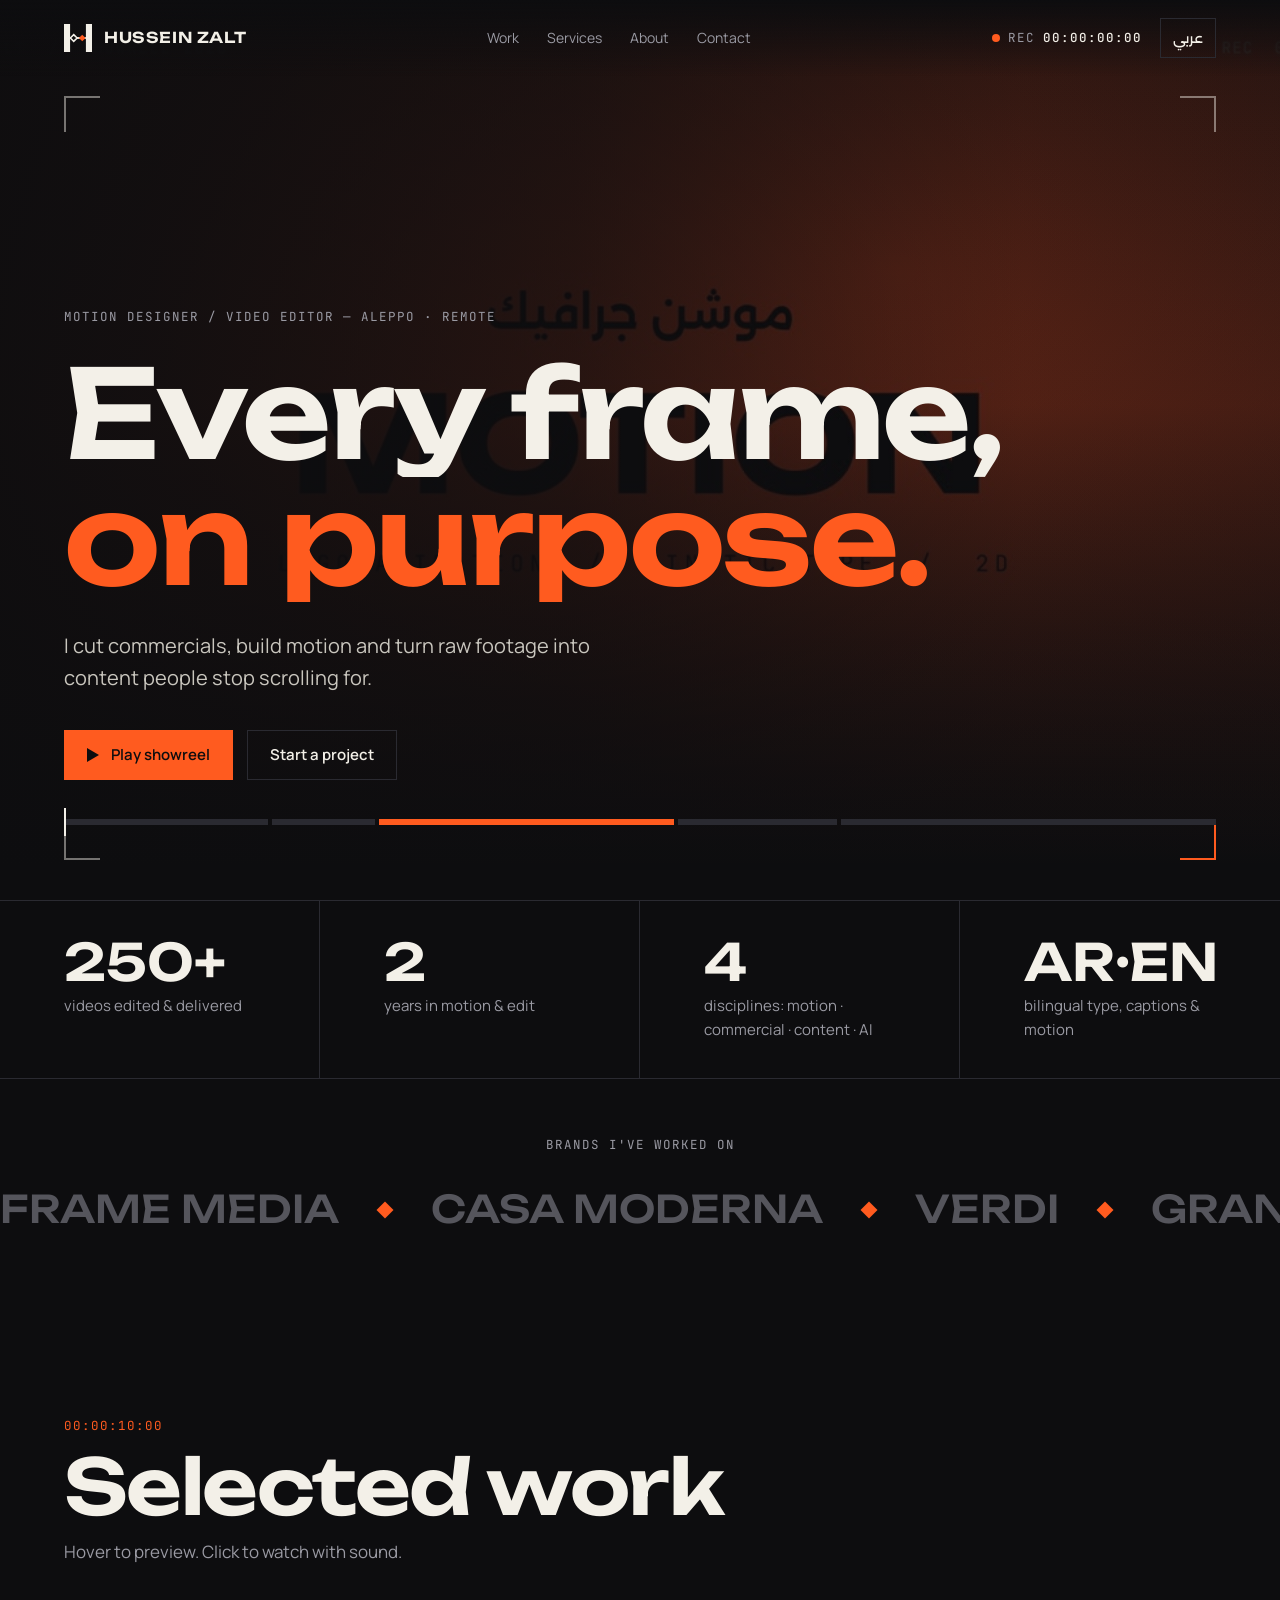
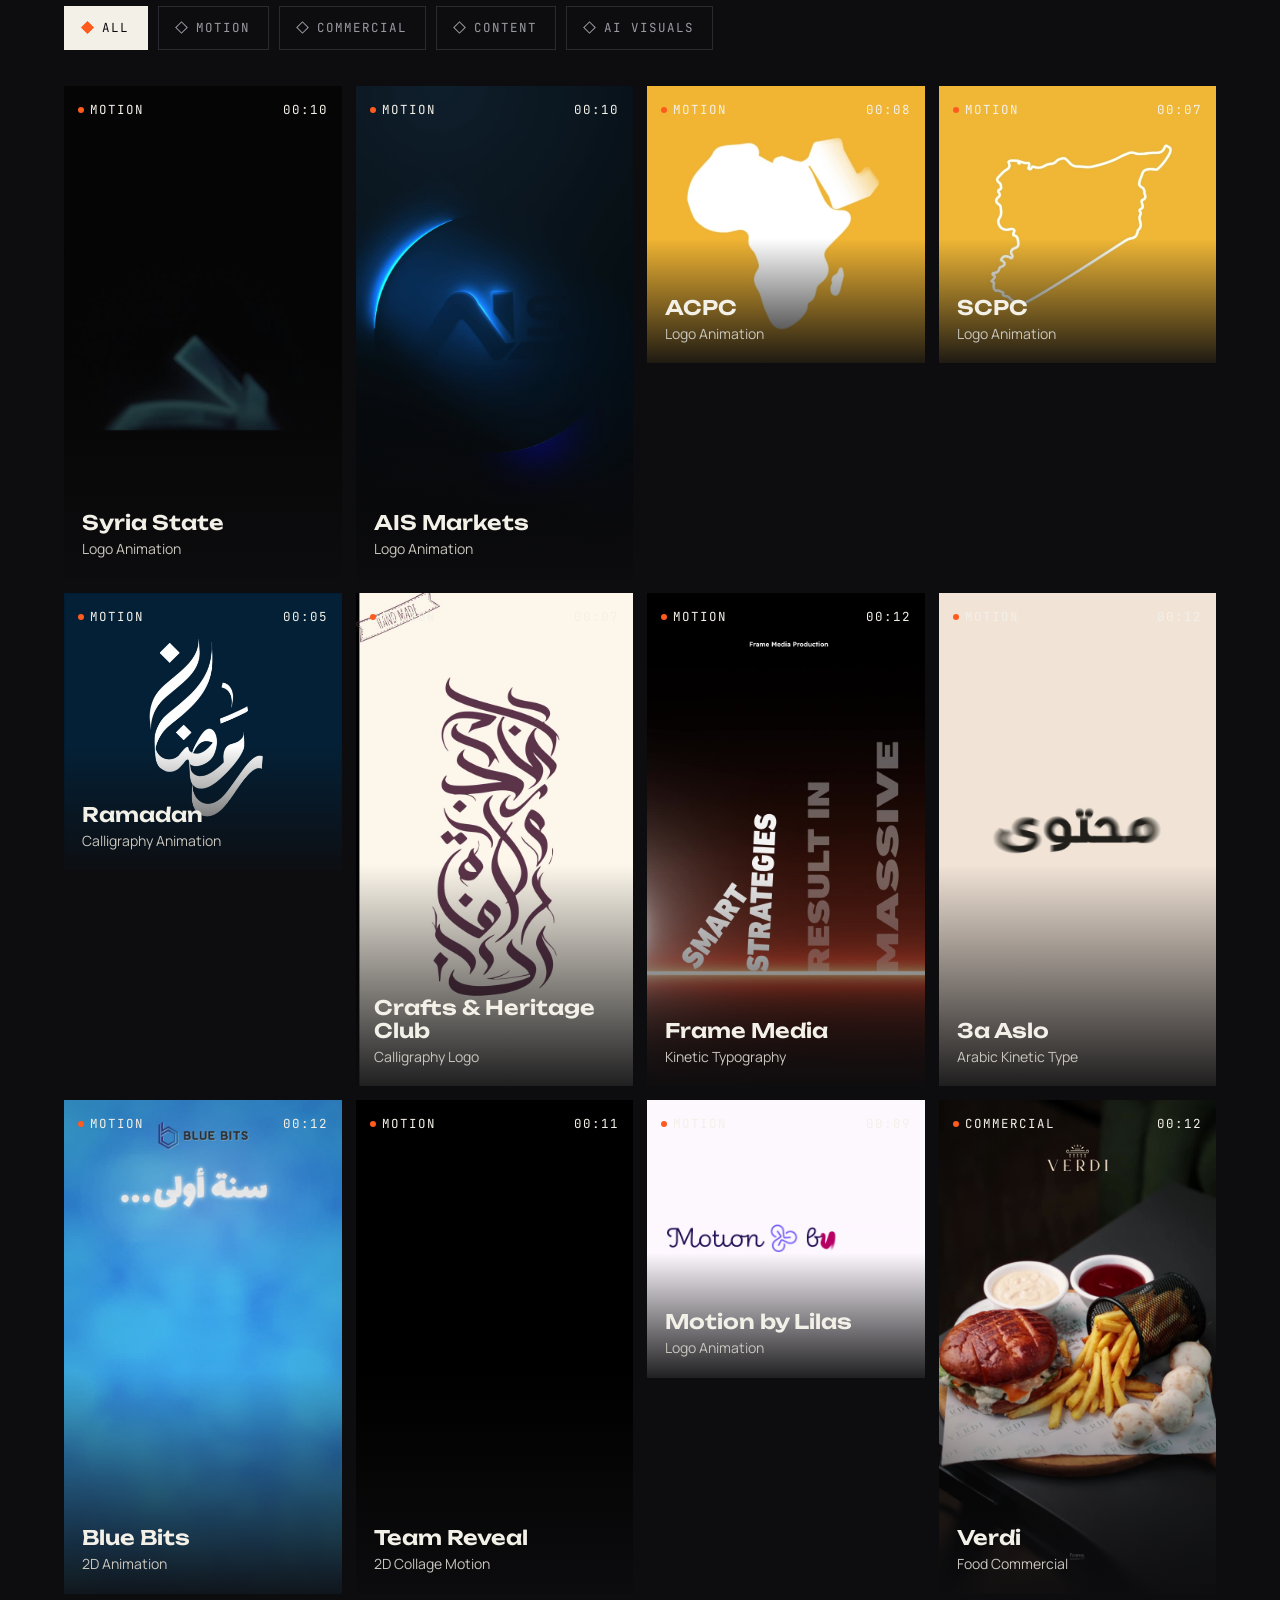
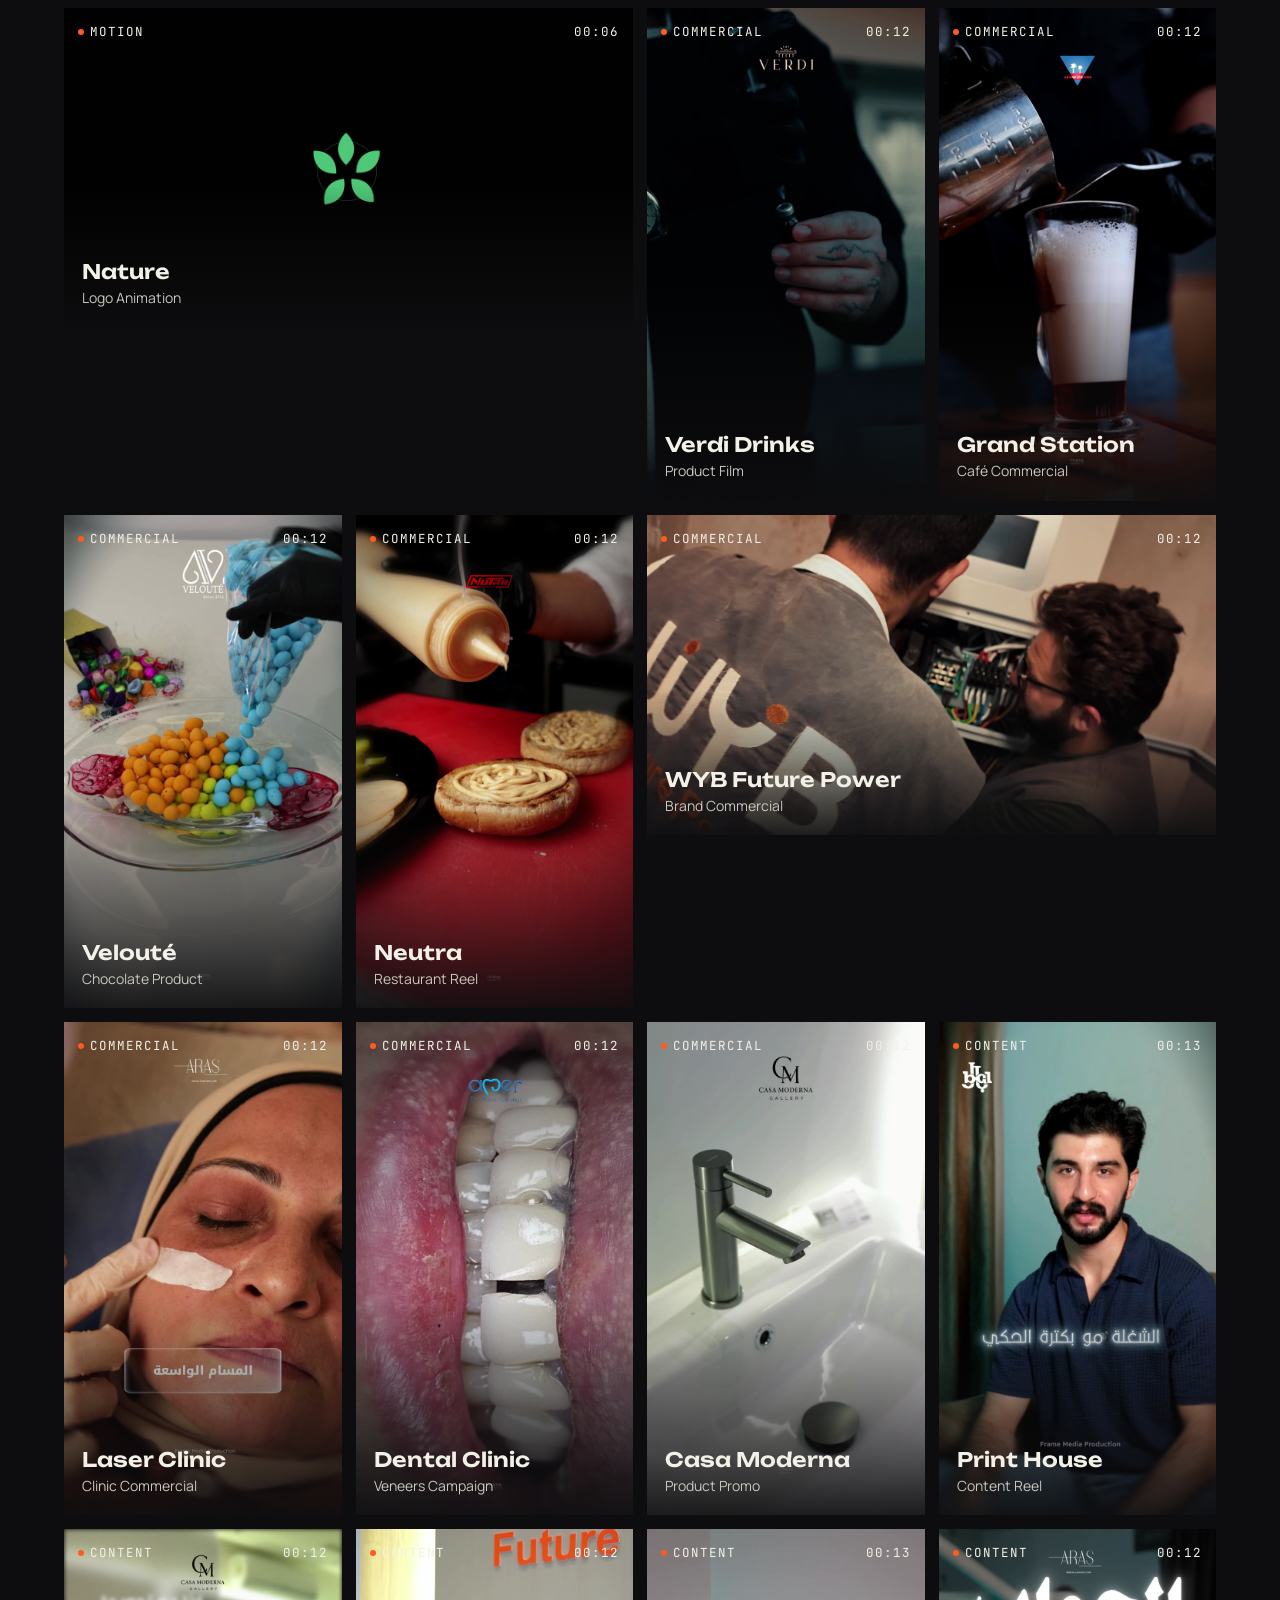
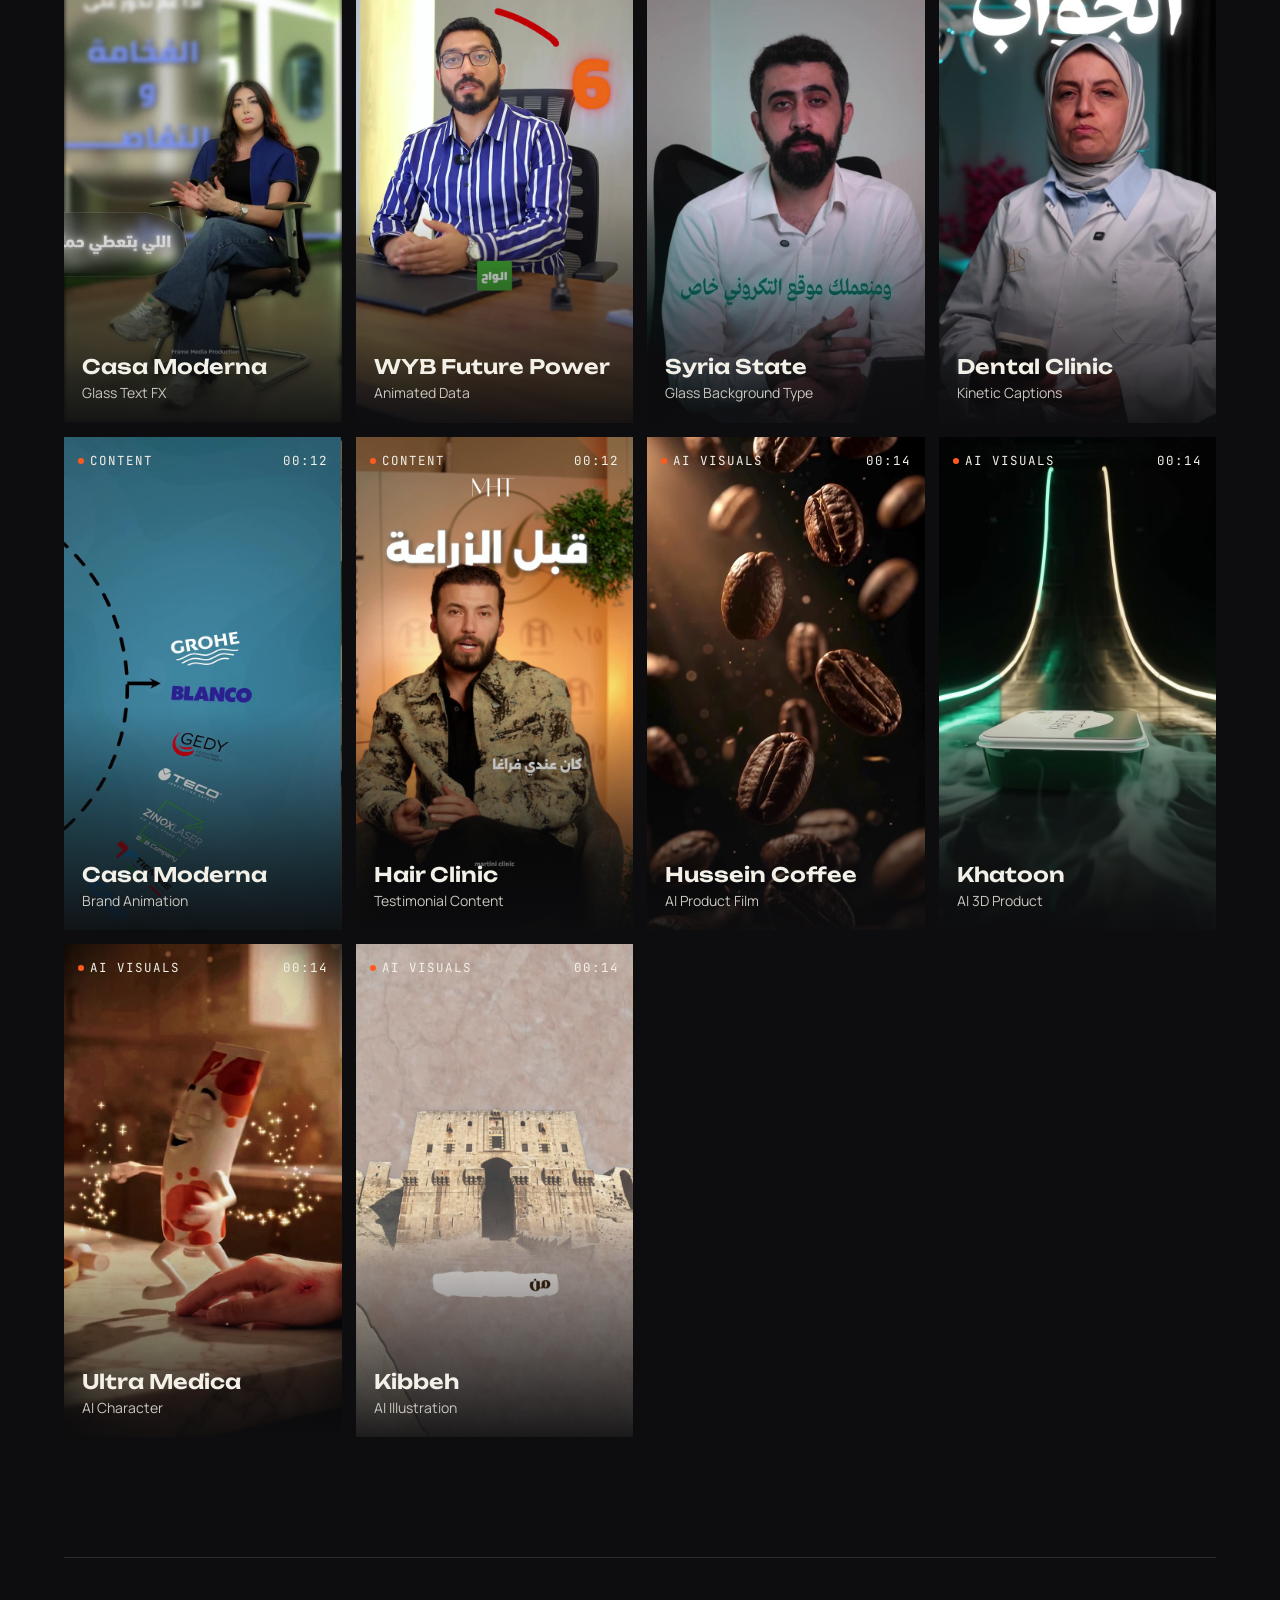
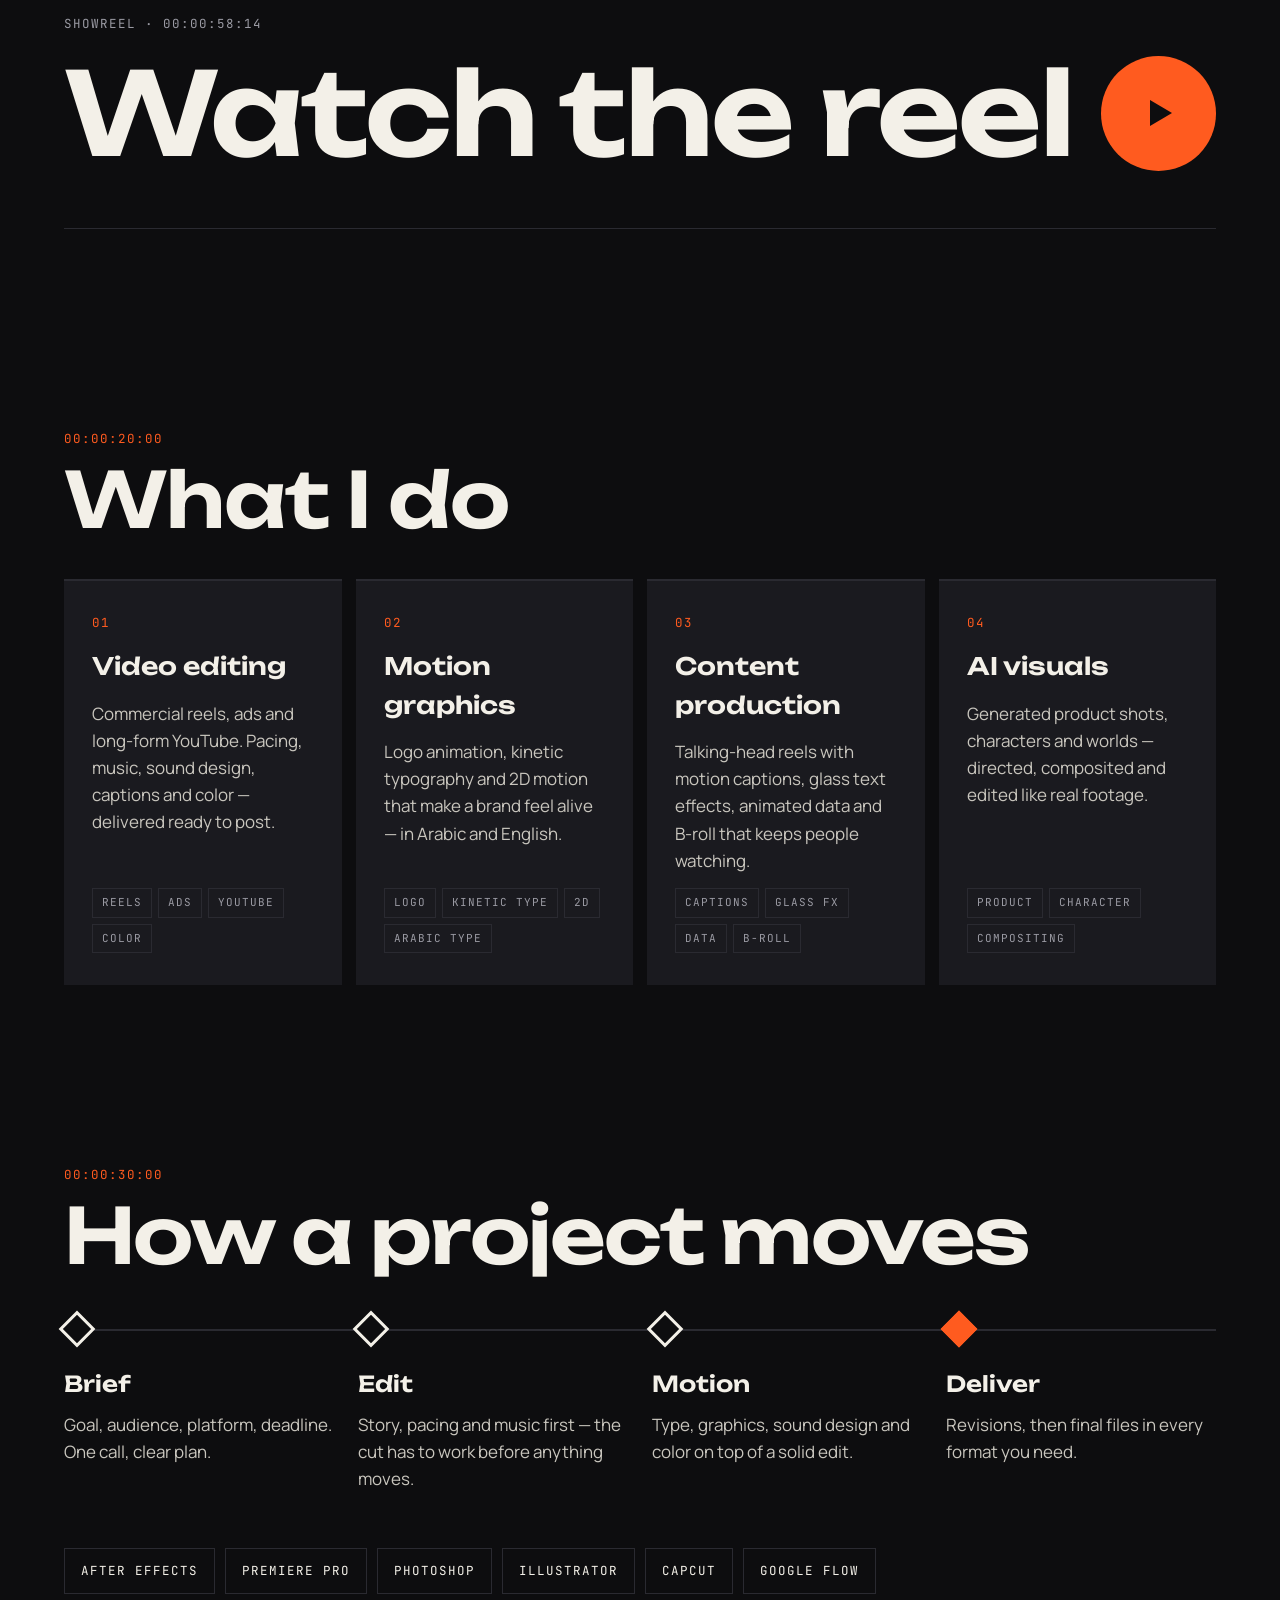
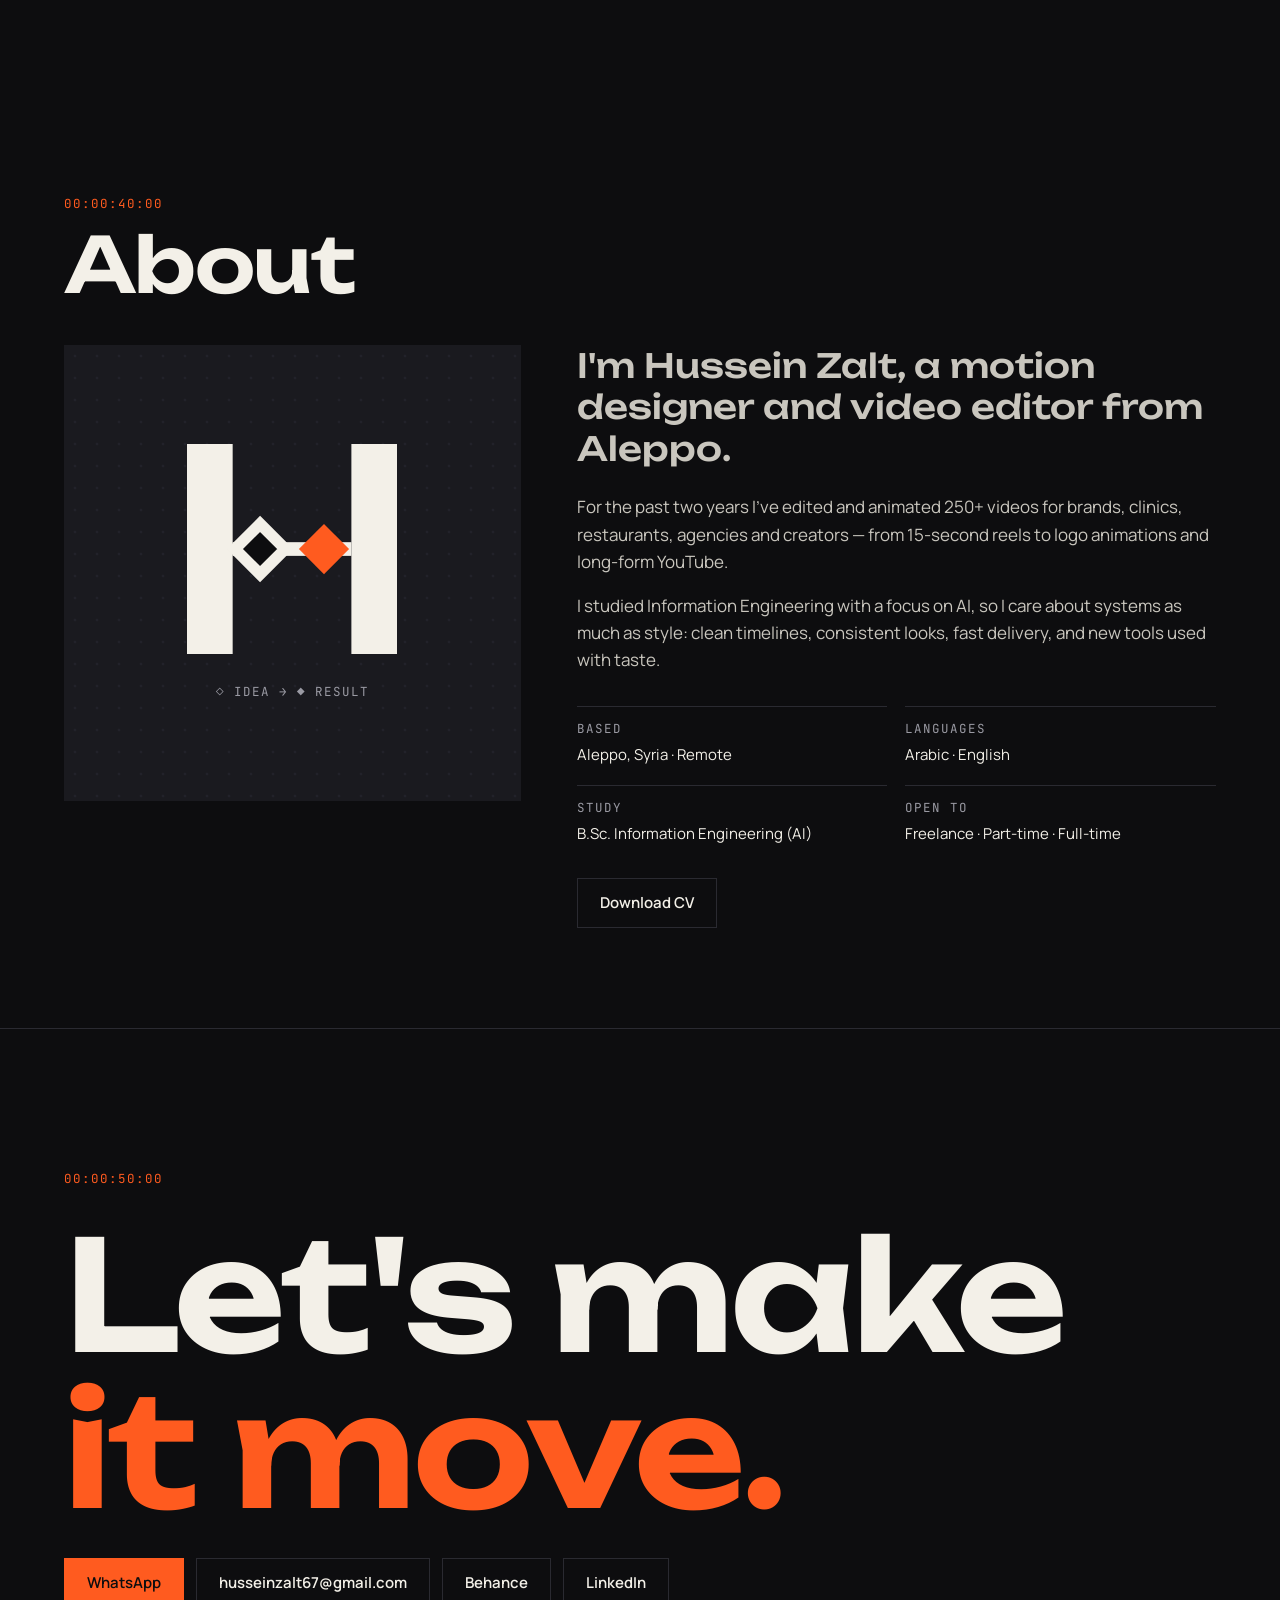
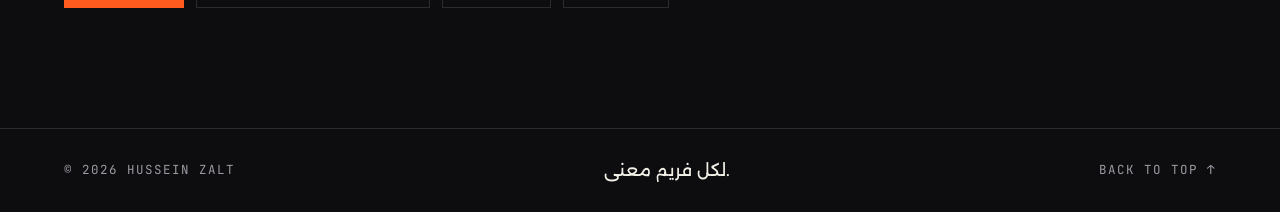
==== index.html @ 409d2204 "Add files via upload" ====
<!doctype html>
<html lang="en" dir="ltr">
<head>
<meta charset="utf-8">
<meta name="viewport" content="width=device-width, initial-scale=1">
<title>Hussein Zalt — Motion Designer & Video Editor</title>
<meta name="description" content="Hussein Zalt — motion designer and video editor. Logo animation, commercials, content reels and AI visuals. 250+ videos delivered. Available for remote & freelance work.">
<meta property="og:title" content="Hussein Zalt — Motion Designer & Video Editor">
<meta property="og:description" content="Every frame, on purpose. Motion, commercials, content and AI visuals.">
<meta property="og:image" content="assets/og.jpg">
<meta name="theme-color" content="#0D0D0F">
<link rel="icon" href="assets/favicon.svg" type="image/svg+xml">
<link rel="preconnect" href="https://fonts.googleapis.com">
<link rel="preconnect" href="https://fonts.gstatic.com" crossorigin>
<link rel="stylesheet" href="https://fonts.googleapis.com/css2?family=Unbounded:wght@400;500;600;700&family=Manrope:wght@400;500;600;700&family=Alexandria:wght@300;400;600;700;800&family=JetBrains+Mono:wght@400;500&display=swap">
<link rel="stylesheet" href="assets/style.css">
</head>
<body>
<a class="skip" href="#work" data-i18n="skip">Skip to work</a>

<!-- ============ NAV ============ -->
<header class="nav" id="top">
  <a class="brand" href="#top" aria-label="Hussein Zalt — home">
    <svg class="mark" viewBox="14 14 92 92" aria-hidden="true"><rect x="14" y="14" width="20" height="92"/><rect x="86" y="14" width="20" height="92"/><rect x="34" y="57" width="52" height="6"/><polygon class="k1" points="46,49 57,60 46,71 35,60"/><polygon class="k2" points="74,49 85,60 74,71 63,60"/></svg>
    <span class="brand-name">HUSSEIN ZALT</span>
  </a>
  <nav class="links" aria-label="Main">
    <a href="#work" data-i18n="nav_work">Work</a>
    <a href="#services" data-i18n="nav_services">Services</a>
    <a href="#about" data-i18n="nav_about">About</a>
    <a href="#contact" data-i18n="nav_contact">Contact</a>
  </nav>
  <div class="nav-right">
    <span class="rec mono" aria-hidden="true"><i></i>REC <b id="tc">00:00:00:00</b></span>
    <button class="lang mono" id="lang" type="button" aria-label="Switch language">عربي</button>
  </div>
</header>

<main>
<!-- ============ HERO ============ -->
<section class="hero" aria-labelledby="hero-title">
  <video class="hero-bg" src="media/hero.mp4" poster="media/hero.jpg" autoplay muted loop playsinline aria-hidden="true"></video>
  <div class="hero-shade"></div>
  <div class="corners" aria-hidden="true"><i></i><i></i><i></i><i></i></div>
  <div class="hero-inner">
    <p class="eyebrow mono" data-i18n="hero_eyebrow">Motion designer / Video editor — Aleppo · Remote</p>
    <h1 id="hero-title" class="display">
      <span class="line" data-i18n="hero_l1">Every frame,</span>
      <span class="line accent" data-i18n="hero_l2">on purpose.</span>
    </h1>
    <p class="lead" data-i18n="hero_lead">I cut commercials, build motion and turn raw footage into content people stop scrolling for.</p>
    <div class="cta">
      <button class="btn btn-solid" type="button" data-reel><span class="play" aria-hidden="true"></span><span data-i18n="cta_reel">Play showreel</span></button>
      <a class="btn btn-ghost" href="https://wa.me/963967146105" target="_blank" rel="noopener" data-i18n="cta_project">Start a project</a>
    </div>
  </div>
  <div class="timeline" aria-hidden="true">
    <div class="track"><span style="width:18%"></span><span style="width:9%"></span><span class="hot" style="width:26%"></span><span style="width:14%"></span><span style="width:33%"></span></div>
    <div class="playhead"></div>
  </div>
</section>

<!-- ============ NUMBERS ============ -->
<section class="numbers" aria-label="At a glance">
  <div class="num reveal"><b>250+</b><span data-i18n="n1">videos edited & delivered</span></div>
  <div class="num reveal"><b>2</b><span data-i18n="n2">years in motion & edit</span></div>
  <div class="num reveal"><b>4</b><span data-i18n="n3">disciplines: motion · commercial · content · AI</span></div>
  <div class="num reveal"><b>AR·EN</b><span data-i18n="n4">bilingual type, captions & motion</span></div>
</section>

<!-- ============ BRANDS ============ -->
<section class="marquee" aria-label="Brands">
  <p class="label mono" data-i18n="brands">Brands I've worked on</p>
  <div class="marquee-track" aria-hidden="true">
    <div class="marquee-row">
      <span>FRAME MEDIA</span><i></i><span>CASA MODERNA</span><i></i><span>VERDI</span><i></i><span>GRAND STATION</span><i></i><span>VELOUTÉ</span><i></i><span>WYB FUTURE POWER</span><i></i><span>SYRIA STATE</span><i></i><span>BLUE BITS</span><i></i><span>ACPC</span><i></i><span>SCPC</span><i></i><span>3A ASLO</span><i></i><span>HIMO CREATIVE</span><i></i>
    </div>
    <div class="marquee-row">
      <span>FRAME MEDIA</span><i></i><span>CASA MODERNA</span><i></i><span>VERDI</span><i></i><span>GRAND STATION</span><i></i><span>VELOUTÉ</span><i></i><span>WYB FUTURE POWER</span><i></i><span>SYRIA STATE</span><i></i><span>BLUE BITS</span><i></i><span>ACPC</span><i></i><span>SCPC</span><i></i><span>3A ASLO</span><i></i><span>HIMO CREATIVE</span><i></i>
    </div>
  </div>
</section>

<!-- ============ WORK ============ -->
<section class="work" id="work" aria-labelledby="work-title">
  <div class="sec-head">
    <span class="tc mono">00:00:10:00</span>
    <h2 id="work-title" class="display" data-i18n="work_title">Selected work</h2>
    <p class="sec-sub" data-i18n="work_sub">Hover to preview. Click to watch with sound.</p>
  </div>
  <div class="filters" role="tablist" aria-label="Filter work">
    <button class="chip is-on" role="tab" aria-selected="true" data-filter="all"><i></i><span data-i18n="f_all">All</span></button>
    <button class="chip" role="tab" aria-selected="false" data-filter="motion"><i></i><span data-i18n="f_motion">Motion</span></button>
    <button class="chip" role="tab" aria-selected="false" data-filter="commercial"><i></i><span data-i18n="f_commercial">Commercial</span></button>
    <button class="chip" role="tab" aria-selected="false" data-filter="content"><i></i><span data-i18n="f_content">Content</span></button>
    <button class="chip" role="tab" aria-selected="false" data-filter="ai"><i></i><span data-i18n="f_ai">AI visuals</span></button>
  </div>
  <div class="grid" id="grid"></div>
</section>

<!-- ============ REEL BAND ============ -->
<section class="reelband" aria-label="Showreel">
  <button class="reel-cta" type="button" data-reel>
    <span class="mono reel-tc">SHOWREEL · 00:00:58:14</span>
    <span class="display reel-word" data-i18n="reel_word">Watch the reel</span>
    <span class="reel-play" aria-hidden="true"><span class="play"></span></span>
  </button>
</section>

<!-- ============ SERVICES ============ -->
<section class="services" id="services" aria-labelledby="svc-title">
  <div class="sec-head">
    <span class="tc mono">00:00:20:00</span>
    <h2 id="svc-title" class="display" data-i18n="svc_title">What I do</h2>
  </div>
  <div class="svc-grid">
    <article class="svc reveal">
      <span class="svc-n mono">01</span>
      <h3 data-i18n="s1_t">Video editing</h3>
      <p data-i18n="s1_p">Commercial reels, ads and long-form YouTube. Pacing, music, sound design, captions and color — delivered ready to post.</p>
      <ul class="tags mono"><li>Reels</li><li>Ads</li><li>YouTube</li><li>Color</li></ul>
    </article>
    <article class="svc reveal">
      <span class="svc-n mono">02</span>
      <h3 data-i18n="s2_t">Motion graphics</h3>
      <p data-i18n="s2_p">Logo animation, kinetic typography and 2D motion that make a brand feel alive — in Arabic and English.</p>
      <ul class="tags mono"><li>Logo</li><li>Kinetic type</li><li>2D</li><li>Arabic type</li></ul>
    </article>
    <article class="svc reveal">
      <span class="svc-n mono">03</span>
      <h3 data-i18n="s3_t">Content production</h3>
      <p data-i18n="s3_p">Talking-head reels with motion captions, glass text effects, animated data and B-roll that keeps people watching.</p>
      <ul class="tags mono"><li>Captions</li><li>Glass FX</li><li>Data</li><li>B-roll</li></ul>
    </article>
    <article class="svc reveal">
      <span class="svc-n mono">04</span>
      <h3 data-i18n="s4_t">AI visuals</h3>
      <p data-i18n="s4_p">Generated product shots, characters and worlds — directed, composited and edited like real footage.</p>
      <ul class="tags mono"><li>Product</li><li>Character</li><li>Compositing</li></ul>
    </article>
  </div>
</section>

<!-- ============ PROCESS ============ -->
<section class="process" aria-labelledby="proc-title">
  <div class="sec-head">
    <span class="tc mono">00:00:30:00</span>
    <h2 id="proc-title" class="display" data-i18n="proc_title">How a project moves</h2>
  </div>
  <ol class="steps">
    <li class="reveal"><span class="kf" aria-hidden="true"></span><b data-i18n="p1_t">Brief</b><p data-i18n="p1_p">Goal, audience, platform, deadline. One call, clear plan.</p></li>
    <li class="reveal"><span class="kf" aria-hidden="true"></span><b data-i18n="p2_t">Edit</b><p data-i18n="p2_p">Story, pacing and music first — the cut has to work before anything moves.</p></li>
    <li class="reveal"><span class="kf" aria-hidden="true"></span><b data-i18n="p3_t">Motion</b><p data-i18n="p3_p">Type, graphics, sound design and color on top of a solid edit.</p></li>
    <li class="reveal"><span class="kf end" aria-hidden="true"></span><b data-i18n="p4_t">Deliver</b><p data-i18n="p4_p">Revisions, then final files in every format you need.</p></li>
  </ol>
  <div class="tools mono reveal">
    <span>After Effects</span><span>Premiere Pro</span><span>Photoshop</span><span>Illustrator</span><span>CapCut</span><span>Google Flow</span>
  </div>
</section>

<!-- ============ ABOUT ============ -->
<section class="about" id="about" aria-labelledby="about-title">
  <div class="sec-head">
    <span class="tc mono">00:00:40:00</span>
    <h2 id="about-title" class="display" data-i18n="about_title">About</h2>
  </div>
  <div class="about-grid">
    <div class="about-mark reveal" aria-hidden="true">
      <svg viewBox="14 14 92 92"><rect x="14" y="14" width="20" height="92"/><rect x="86" y="14" width="20" height="92"/><rect x="34" y="57" width="52" height="6"/><polygon class="k1" points="46,49 57,60 46,71 35,60"/><polygon class="k2" points="74,49 85,60 74,71 63,60"/></svg>
      <span class="mono">◇ IDEA → ◆ RESULT</span>
    </div>
    <div class="about-text reveal">
      <p class="big" data-i18n="about_big">I'm Hussein Zalt, a motion designer and video editor from Aleppo.</p>
      <p data-i18n="about_p1">For the past two years I've edited and animated 250+ videos for brands, clinics, restaurants, agencies and creators — from 15-second reels to logo animations and long-form YouTube.</p>
      <p data-i18n="about_p2">I studied Information Engineering with a focus on AI, so I care about systems as much as style: clean timelines, consistent looks, fast delivery, and new tools used with taste.</p>
      <dl class="facts mono">
        <div><dt data-i18n="fa_t1">Based</dt><dd data-i18n="fa_d1">Aleppo, Syria · Remote</dd></div>
        <div><dt data-i18n="fa_t2">Languages</dt><dd data-i18n="fa_d2">Arabic · English</dd></div>
        <div><dt data-i18n="fa_t3">Study</dt><dd data-i18n="fa_d3">B.Sc. Information Engineering (AI)</dd></div>
        <div><dt data-i18n="fa_t4">Open to</dt><dd data-i18n="fa_d4">Freelance · Part-time · Full-time</dd></div>
      </dl>
      <a class="btn btn-ghost" href="assets/Hussein_Zalt_CV.pdf" target="_blank" rel="noopener" data-i18n="cv">Download CV</a>
    </div>
  </div>
</section>

<!-- ============ CONTACT ============ -->
<section class="contact" id="contact" aria-labelledby="contact-title">
  <span class="tc mono">00:00:50:00</span>
  <h2 id="contact-title" class="display huge"><span data-i18n="c_l1">Let's make</span><br><span class="accent" data-i18n="c_l2">it move.</span></h2>
  <div class="contact-links">
    <a class="btn btn-solid" href="https://wa.me/963967146105" target="_blank" rel="noopener">WhatsApp</a>
    <a class="btn btn-ghost" href="mailto:husseinzalt67@gmail.com">husseinzalt67@gmail.com</a>
    <a class="btn btn-ghost" href="https://www.behance.net/hussein_zalt" target="_blank" rel="noopener">Behance</a>
    <a class="btn btn-ghost" href="https://www.linkedin.com/in/hussein-zalt-5a625b2b4/" target="_blank" rel="noopener">LinkedIn</a>
  </div>
</section>
</main>

<footer class="foot">
  <span class="mono">© 2026 HUSSEIN ZALT</span>
  <span class="ar">لكل فريم معنى.</span>
  <a class="mono" href="#top" data-i18n="top">Back to top ↑</a>
</footer>

<!-- ============ MODAL ============ -->
<div class="modal" id="modal" role="dialog" aria-modal="true" aria-labelledby="m-title" hidden>
  <div class="modal-box">
    <button class="modal-x" type="button" aria-label="Close">✕</button>
    <div class="modal-media"><video id="m-video" controls playsinline></video></div>
    <div class="modal-info">
      <span class="mono m-cat" id="m-cat"></span>
      <h3 id="m-title" class="display"></h3>
      <p class="m-type mono" id="m-type"></p>
      <p id="m-desc"></p>
      <ul class="tags mono" id="m-tools"></ul>
      <div class="m-nav">
        <button class="btn btn-ghost" type="button" id="m-prev" data-i18n="prev">← Previous</button>
        <button class="btn btn-ghost" type="button" id="m-next" data-i18n="next">Next →</button>
      </div>
    </div>
  </div>
</div>

<div class="progress" aria-hidden="true"><span id="bar"></span></div>
<script src="assets/data.js"></script>
<script src="assets/app.js"></script>
</body>
</html>
---- assets/style.css ----
:root{
  --ink:#0D0D0F; --graphite:#1A1A1F; --steel:#2A2A31; --fog:#9A9AA3; --paper:#F3F0E8; --or:#FF5B1F; --ember:#B23A0A;
  --disp:"Unbounded",system-ui,sans-serif; --body:"Manrope",system-ui,sans-serif; --mono:"JetBrains Mono",ui-monospace,monospace; --ar:"Alexandria",system-ui,sans-serif;
  --ease:cubic-bezier(.4,0,.6,1); --pad:clamp(20px,5vw,80px);
}
*{box-sizing:border-box}
html{scroll-behavior:smooth}
body{margin:0;background:var(--ink);color:var(--paper);font-family:var(--body);font-size:17px;line-height:1.6;-webkit-font-smoothing:antialiased;overflow-x:hidden}
html[dir=rtl] body{font-family:var(--ar)}
html[dir=rtl] .display{font-family:var(--ar);font-weight:700;letter-spacing:0}
a{color:inherit;text-decoration:none}
img,video{display:block;max-width:100%}
button{font:inherit;color:inherit;background:none;border:0;cursor:pointer}
.mono{font-family:var(--mono);letter-spacing:.08em;text-transform:uppercase;font-size:12.5px}
.display{font-family:var(--disp);font-weight:600;letter-spacing:-.02em;line-height:1.02;margin:0}
.accent{color:var(--or)}
.skip{position:absolute;left:-999px;top:8px;background:var(--or);color:var(--ink);padding:8px 12px;z-index:100}
.skip:focus{left:8px}
:focus-visible{outline:2px solid var(--or);outline-offset:3px}

/* nav */
.nav{position:fixed;inset:0 0 auto 0;z-index:40;display:flex;align-items:center;justify-content:space-between;gap:24px;padding:18px var(--pad);background:linear-gradient(var(--ink),rgba(13,13,15,0));transition:background .3s var(--ease)}
.nav.solid{background:rgba(13,13,15,.92);backdrop-filter:blur(10px);border-bottom:1px solid var(--steel)}
.brand{display:flex;align-items:center;gap:12px}
.mark{width:28px;height:28px;fill:var(--paper)}
.mark .k1,.about-mark .k1{fill:var(--ink);stroke:var(--paper);stroke-width:5}
.mark .k2,.about-mark .k2{fill:var(--or)}
.brand-name{font-family:var(--disp);font-weight:600;font-size:15px;letter-spacing:.04em}
.links{display:flex;gap:28px}
.links a{font-size:14px;color:var(--fog);transition:color .2s}
.links a:hover{color:var(--paper)}
.nav-right{display:flex;align-items:center;gap:18px}
.rec{color:var(--fog);display:flex;align-items:center;gap:8px}
.rec i{width:8px;height:8px;border-radius:50%;background:var(--or);animation:blink 1s steps(2) infinite}
.rec b{font-weight:500;color:var(--paper)}
@keyframes blink{50%{opacity:.25}}
.lang{border:1px solid var(--steel);padding:8px 12px;font-family:var(--ar);letter-spacing:0;text-transform:none;font-size:14px}
.lang:hover{border-color:var(--paper)}
html[dir=rtl] .lang{font-family:var(--mono)}

/* buttons */
.btn{display:inline-flex;align-items:center;gap:12px;min-height:48px;padding:12px 22px;border:1px solid var(--steel);font-weight:600;font-size:15px;transition:transform .25s var(--ease),background .25s,border-color .25s,color .25s}
.btn:hover{transform:translateY(-2px)}
.btn-solid{background:var(--or);border-color:var(--or);color:var(--ink)}
.btn-solid:hover{background:var(--paper);border-color:var(--paper)}
.btn-ghost:hover{border-color:var(--paper)}
.play{width:0;height:0;border-left:12px solid currentColor;border-top:7px solid transparent;border-bottom:7px solid transparent}
html[dir=rtl] .play{transform:scaleX(-1)}

/* hero */
.hero{position:relative;min-height:100svh;display:flex;align-items:flex-end;padding:140px var(--pad) 120px;overflow:hidden}
.hero-bg{position:absolute;inset:0;width:100%;height:100%;object-fit:cover;opacity:.5;transform:scale(1.04)}
[dir=rtl] .hero-shade{transform:scaleX(-1)}
.hero-shade{position:absolute;inset:0;background:linear-gradient(90deg,rgba(13,13,15,.92) 0%,rgba(13,13,15,.6) 45%,rgba(13,13,15,.1) 80%),radial-gradient(ellipse at 70% 30%,rgba(13,13,15,0) 0%,rgba(13,13,15,.55) 60%),linear-gradient(0deg,var(--ink) 4%,rgba(13,13,15,.2) 55%,rgba(13,13,15,.6) 100%)}
.corners i{position:absolute;width:36px;height:36px;border-color:rgba(243,240,232,.45);border-style:solid;border-width:0}
.corners i:nth-child(1){top:96px;left:var(--pad);border-top-width:2px;border-left-width:2px}
.corners i:nth-child(2){top:96px;right:var(--pad);border-top-width:2px;border-right-width:2px}
.corners i:nth-child(3){bottom:40px;left:var(--pad);border-bottom-width:2px;border-left-width:2px}
.corners i:nth-child(4){bottom:40px;right:var(--pad);border-bottom-width:2px;border-right-width:2px;border-color:var(--or)}
.hero-inner{position:relative;max-width:1200px}
.eyebrow{color:var(--fog);margin:0 0 24px}
.hero h1{font-size:clamp(48px,9.6vw,150px)}
.hero h1 .line{display:block;overflow:hidden}
.lead{max-width:560px;font-size:clamp(17px,1.6vw,20px);color:#C9C6BE;margin:28px 0 36px}
.cta{display:flex;flex-wrap:wrap;gap:14px}
.timeline{position:absolute;left:var(--pad);right:var(--pad);bottom:72px;height:12px}
.track{display:flex;gap:4px;height:6px;margin-top:3px}
.track span{background:var(--steel)}
.track .hot{background:var(--or)}
.playhead{position:absolute;top:-8px;width:2px;height:28px;background:var(--paper);animation:ph 9s linear infinite}
@keyframes ph{from{left:0}to{left:100%}}
html[dir=rtl] .playhead{animation-name:phr}
@keyframes phr{from{right:0}to{right:100%}}

/* numbers */
.numbers{display:grid;grid-template-columns:repeat(4,minmax(0,1fr));border-top:1px solid var(--steel);border-bottom:1px solid var(--steel)}
.num{padding:36px var(--pad);border-inline-end:1px solid var(--steel);display:flex;flex-direction:column;gap:6px}
.num:last-child{border-inline-end:0}
.num b{font-family:var(--disp);font-weight:600;font-size:clamp(34px,4vw,56px);line-height:1}
.num span{color:var(--fog);font-size:15px}

/* marquee */
.marquee{padding:56px 0;overflow:hidden}
.label{color:var(--fog);text-align:center;margin:0 0 24px}
.marquee-track{display:flex;width:max-content;animation:mq 40s linear infinite}
.marquee-row{display:flex;align-items:center;gap:40px;padding-inline-end:40px}
.marquee-row span{font-family:var(--disp);font-weight:500;font-size:clamp(22px,3vw,38px);color:#55555C;white-space:nowrap;transition:color .2s}
.marquee-row span:hover{color:var(--paper)}
.marquee-row i{width:12px;height:12px;background:var(--or);transform:rotate(45deg);flex:none}
@keyframes mq{to{transform:translateX(-50%)}}
html[dir=rtl] .marquee-track{animation-name:mqr}
@keyframes mqr{to{transform:translateX(50%)}}

/* sections */
section{position:relative}
.sec-head{padding:0 var(--pad);margin-bottom:40px;display:flex;flex-direction:column;gap:12px}
.tc{color:var(--or)}
.sec-head h2{font-size:clamp(40px,6vw,88px)}
.sec-sub{color:var(--fog);margin:0}

/* work */
.work{padding:120px 0 80px}
.filters{display:flex;flex-wrap:wrap;gap:10px;padding:0 var(--pad);margin-bottom:36px}
.chip{display:inline-flex;align-items:center;gap:10px;min-height:44px;padding:10px 18px;border:1px solid var(--steel);font-family:var(--mono);font-size:12.5px;letter-spacing:.08em;text-transform:uppercase;color:var(--fog);transition:all .2s}
html[dir=rtl] .chip{font-family:var(--ar);letter-spacing:0;font-size:14px}
.chip i{width:9px;height:9px;border:1.5px solid currentColor;transform:rotate(45deg)}
.chip:hover{color:var(--paper);border-color:var(--paper)}
.chip.is-on{color:var(--ink);background:var(--paper);border-color:var(--paper)}
.chip.is-on i{background:var(--or);border-color:var(--or)}
.grid{display:grid;grid-template-columns:repeat(4,minmax(0,1fr));grid-auto-flow:dense;gap:14px;padding:0 var(--pad)}
.card{position:relative;overflow:hidden;background:var(--graphite);aspect-ratio:9/16;cursor:pointer;text-align:start}
.card.sq{aspect-ratio:1/1}
.card.wide{grid-column:span 2;aspect-ratio:16/9}
.card video,.card img{position:absolute;inset:0;width:100%;height:100%;object-fit:cover;transition:transform .6s var(--ease),opacity .4s}
.card video{opacity:0}
.card.playing video{opacity:1}
.card:hover img,.card:hover video{transform:scale(1.04)}
.card-ov{position:absolute;inset:0;display:flex;flex-direction:column;justify-content:flex-end;padding:18px;background:linear-gradient(0deg,rgba(13,13,15,.92) 0%,rgba(13,13,15,0) 45%);transition:opacity .3s}
.card-top{position:absolute;top:14px;inset-inline:14px;display:flex;justify-content:space-between;color:var(--paper)}
.card-top .dot{display:flex;align-items:center;gap:6px}
.card-top .dot::before{content:"";width:6px;height:6px;border-radius:50%;background:var(--or)}
.card .ct{display:block;font-family:var(--disp);font-weight:600;font-size:20px;margin:0;line-height:1.15}
html[dir=rtl] .card .ct{font-family:var(--ar);font-weight:700}
.card .cs{display:block;margin:4px 0 0;color:#C9C6BE;font-size:14px}
.card .corner{position:absolute;width:20px;height:20px;border:0 solid var(--or);opacity:0;transition:opacity .25s,transform .25s}
.card .c1{top:10px;left:10px;border-top-width:2px;border-left-width:2px;transform:translate(6px,6px)}
.card .c2{bottom:10px;right:10px;border-bottom-width:2px;border-right-width:2px;transform:translate(-6px,-6px)}
.card:hover .corner,.card:focus-visible .corner{opacity:1;transform:none}
.card.hide{display:none}

/* reel band */
.reelband{padding:40px var(--pad) 120px}
.reel-cta{width:100%;display:grid;grid-template-columns:1fr auto;align-items:center;gap:20px;padding:56px 0;border-top:1px solid var(--steel);border-bottom:1px solid var(--steel);text-align:start}
.reel-tc{grid-column:1/-1;color:var(--fog)}
.reel-word{font-size:clamp(44px,9vw,140px);transition:color .3s}
.reel-cta:hover .reel-word{color:var(--or)}
.reel-play{width:clamp(72px,9vw,128px);aspect-ratio:1;border-radius:50%;background:var(--or);color:var(--ink);display:grid;place-items:center;transition:transform .3s var(--ease)}
.reel-play .play{border-left-width:22px;border-top-width:13px;border-bottom-width:13px;margin-left:6px}
.reel-cta:hover .reel-play{transform:scale(1.08) rotate(-8deg)}

/* services */
.services{padding:80px 0}
.svc-grid{display:grid;grid-template-columns:repeat(4,minmax(0,1fr));gap:14px;padding:0 var(--pad)}
.svc{background:var(--graphite);padding:32px 28px;display:flex;flex-direction:column;gap:14px;border-top:2px solid var(--steel);transition:border-color .3s,transform .3s var(--ease)}
.svc:hover{border-color:var(--or);transform:translateY(-4px)}
.svc-n{color:var(--or)}
.svc h3{font-family:var(--disp);font-weight:600;font-size:24px;margin:0}
html[dir=rtl] .svc h3{font-family:var(--ar)}
.svc p{margin:0;color:#C9C6BE}
.tags{list-style:none;padding:0;margin:auto 0 0;display:flex;flex-wrap:wrap;gap:6px}
.tags li{border:1px solid var(--steel);padding:5px 9px;color:var(--fog);font-size:11px}

/* process */
.process{padding:100px 0}
.steps{list-style:none;margin:0;padding:0 var(--pad);display:grid;grid-template-columns:repeat(4,minmax(0,1fr));gap:24px;position:relative}
.steps::before{content:"";position:absolute;top:13px;left:var(--pad);right:var(--pad);height:2px;background:var(--steel)}
.steps li{position:relative;display:flex;flex-direction:column;gap:10px}
.kf{width:26px;height:26px;transform:rotate(45deg);border:3px solid var(--paper);background:var(--ink);position:relative;z-index:1}
.kf.end{background:var(--or);border-color:var(--or)}
.steps b{font-family:var(--disp);font-weight:600;font-size:22px;margin-top:14px}
html[dir=rtl] .steps b{font-family:var(--ar)}
.steps p{margin:0;color:#C9C6BE}
.tools{display:flex;flex-wrap:wrap;gap:10px;padding:56px var(--pad) 0}
.tools span{border:1px solid var(--steel);padding:12px 16px;color:var(--paper)}

/* about */
.about{padding:100px 0}
.about-grid{display:grid;grid-template-columns:minmax(0,5fr) minmax(0,7fr);gap:56px;padding:0 var(--pad);align-items:start}
.about-mark{background:var(--graphite);aspect-ratio:1;display:flex;flex-direction:column;align-items:center;justify-content:center;gap:28px;background-image:radial-gradient(#22222A 1.5px,transparent 1.6px);background-size:22px 22px}
.about-mark svg{width:46%;fill:var(--paper)}
.about-mark span{color:var(--fog)}
.about-text .big{font-family:var(--disp);font-weight:500;font-size:clamp(24px,2.6vw,36px);line-height:1.25;margin:0 0 24px}
html[dir=rtl] .about-text .big{font-family:var(--ar);font-weight:600}
.about-text p{color:#C9C6BE;max-width:640px}
.facts{display:grid;grid-template-columns:repeat(2,minmax(0,1fr));gap:18px;margin:32px 0}
.facts div{border-top:1px solid var(--steel);padding-top:12px}
.facts dt{color:var(--fog)}
.facts dd{margin:4px 0 0;color:var(--paper);text-transform:none;letter-spacing:0;font-family:var(--body);font-size:15px}
html[dir=rtl] .facts dd{font-family:var(--ar)}

/* contact */
.contact{padding:140px var(--pad) 120px;border-top:1px solid var(--steel);display:flex;flex-direction:column;gap:28px}
.huge{font-size:clamp(56px,12vw,200px)}
.contact-links{display:flex;flex-wrap:wrap;gap:12px}

.foot{display:flex;justify-content:space-between;align-items:center;gap:16px;padding:28px var(--pad);border-top:1px solid var(--steel);color:var(--fog)}
.foot .ar{font-family:var(--ar);color:var(--paper)}

/* modal */
.modal{position:fixed;inset:0;z-index:60;background:rgba(5,5,7,.88);backdrop-filter:blur(8px);display:grid;place-items:center;padding:24px}
.modal[hidden]{display:none}
.modal-box{position:relative;width:min(1180px,100%);max-height:calc(100svh - 48px);display:grid;grid-template-columns:minmax(0,auto) minmax(280px,380px);background:var(--graphite);border:1px solid var(--steel);overflow:hidden}
.modal-box.landscape{grid-template-columns:1fr}
.modal-media{background:#000;display:grid;place-items:center}
.modal-media video{max-height:calc(100svh - 48px);max-width:100%;width:auto}
.modal-box.landscape .modal-media video{width:100%;max-height:70svh}
.modal-info{padding:32px;display:flex;flex-direction:column;gap:12px;overflow:auto}
.m-cat{color:var(--or)}
.modal-info h3{font-size:32px}
.m-type{color:var(--fog);margin:0}
.modal-info p{color:#C9C6BE;margin:0}
.m-nav{display:flex;gap:10px;margin-top:auto;padding-top:16px}
.modal-x{position:absolute;top:10px;inset-inline-end:10px;z-index:2;width:44px;height:44px;background:rgba(13,13,15,.8);border:1px solid var(--steel);font-size:16px}
.modal-x:hover{border-color:var(--paper)}

.progress{position:fixed;left:0;right:0;bottom:0;height:3px;background:transparent;z-index:50}
.progress span{display:block;height:100%;width:0;background:var(--or)}

/* reveal */
.reveal{opacity:0;transform:translateY(28px);transition:opacity .8s var(--ease),transform .8s var(--ease)}
.reveal.in{opacity:1;transform:none}
.hero .line{animation:rise 1s var(--ease) both}
.hero .line.accent{animation-delay:.12s}
.hero .eyebrow,.hero .lead,.hero .cta{animation:fade 1s .35s var(--ease) both}
@keyframes rise{from{transform:translateY(100%);opacity:0}to{transform:none;opacity:1}}
@keyframes fade{from{opacity:0;transform:translateY(16px)}to{opacity:1;transform:none}}

/* responsive */
@media (max-width:1100px){
  .grid{grid-template-columns:repeat(3,minmax(0,1fr))}
  .svc-grid{grid-template-columns:repeat(2,minmax(0,1fr))}
}
@media (max-width:760px){
  .links,.rec{display:none}
  .numbers{grid-template-columns:repeat(2,minmax(0,1fr))}
  .num:nth-child(2){border-inline-end:0}
  .num:nth-child(-n+2){border-bottom:1px solid var(--steel)}
  .grid{grid-template-columns:repeat(2,minmax(0,1fr));gap:10px}
  .card .ct{font-size:16px}
  .card .cs{display:none}
  .svc-grid,.about-grid{grid-template-columns:1fr}
  .steps{grid-template-columns:1fr;gap:28px}
  .steps::before{left:calc(var(--pad) + 12px);right:auto;top:0;bottom:0;width:2px;height:auto}
  html[dir=rtl] .steps::before{left:auto;right:calc(var(--pad) + 12px)}
  .modal-box{grid-template-columns:1fr;overflow:auto}
  .modal-media video{max-height:62svh}
  .foot{flex-direction:column}
  .hero{padding-bottom:110px}
}
@media (prefers-reduced-motion:reduce){
  *,*::before,*::after{animation:none!important;transition:none!important;scroll-behavior:auto!important}
  .reveal{opacity:1;transform:none}
}
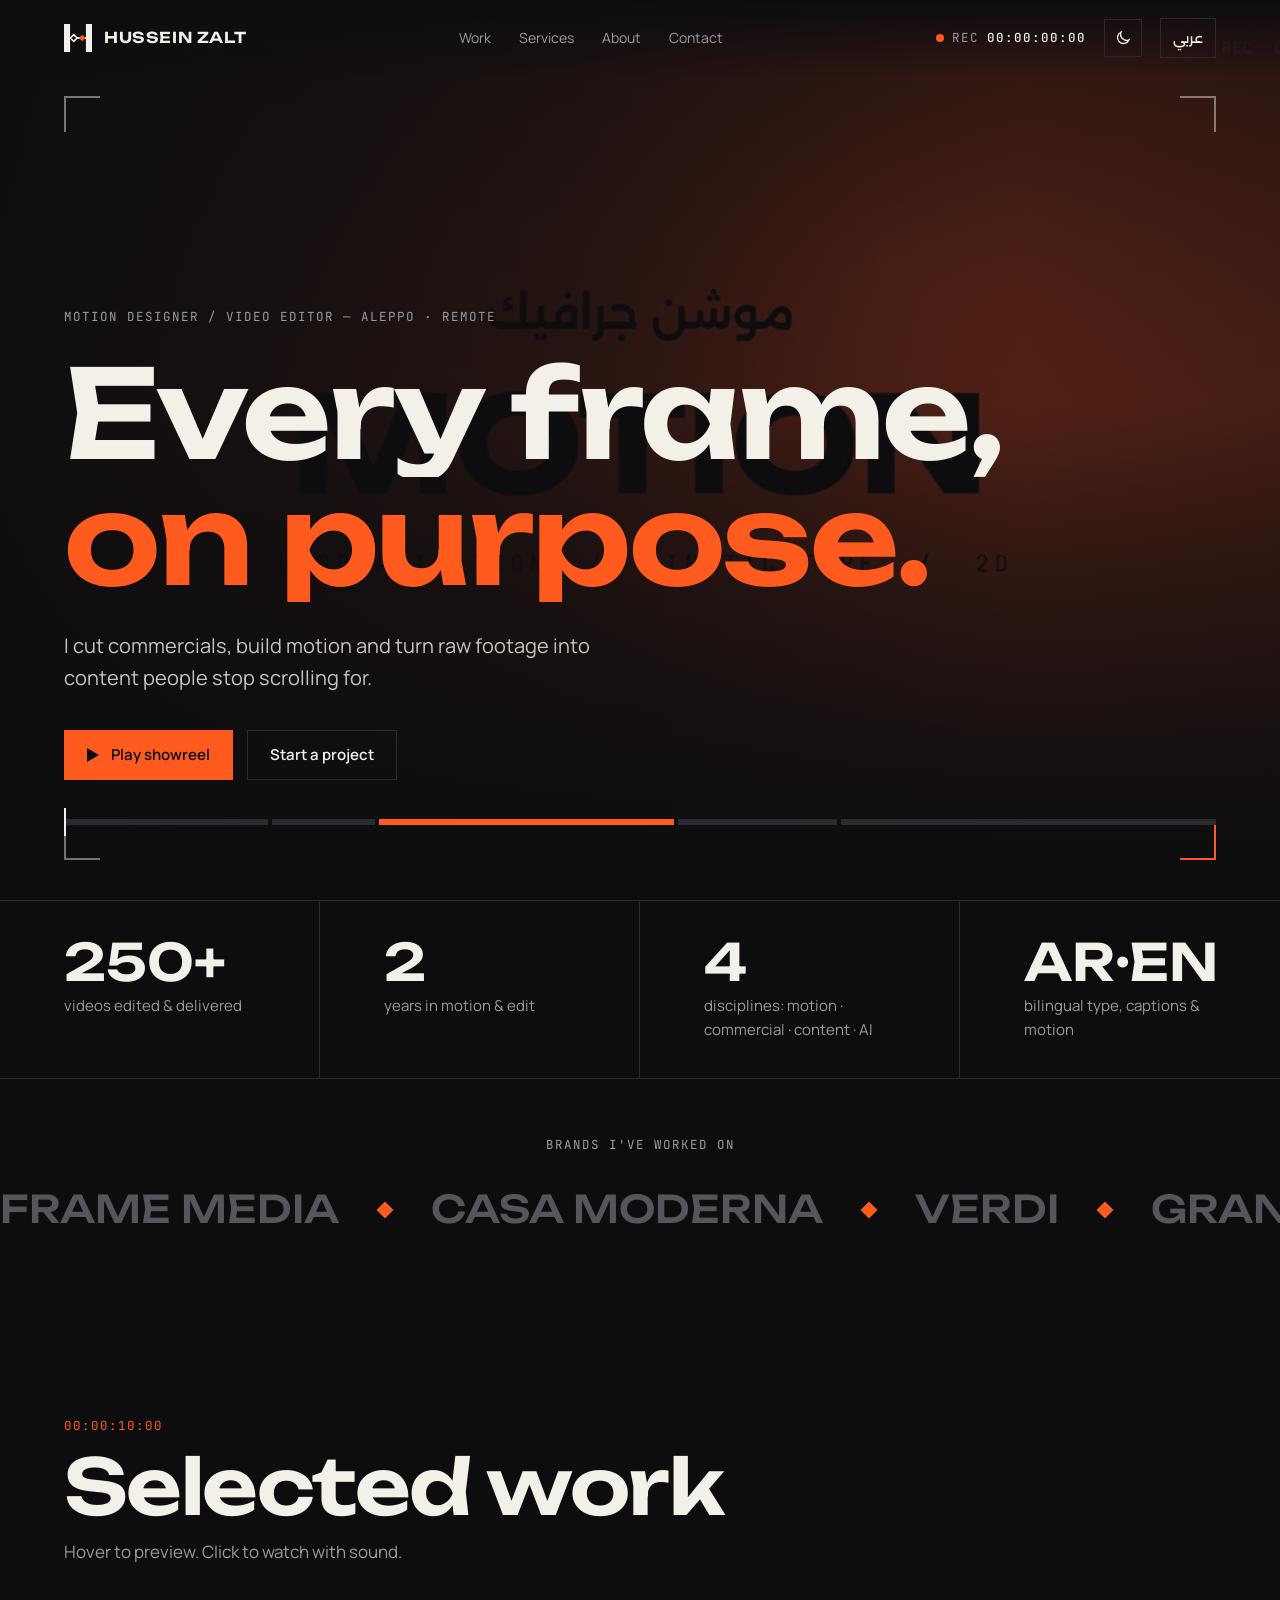
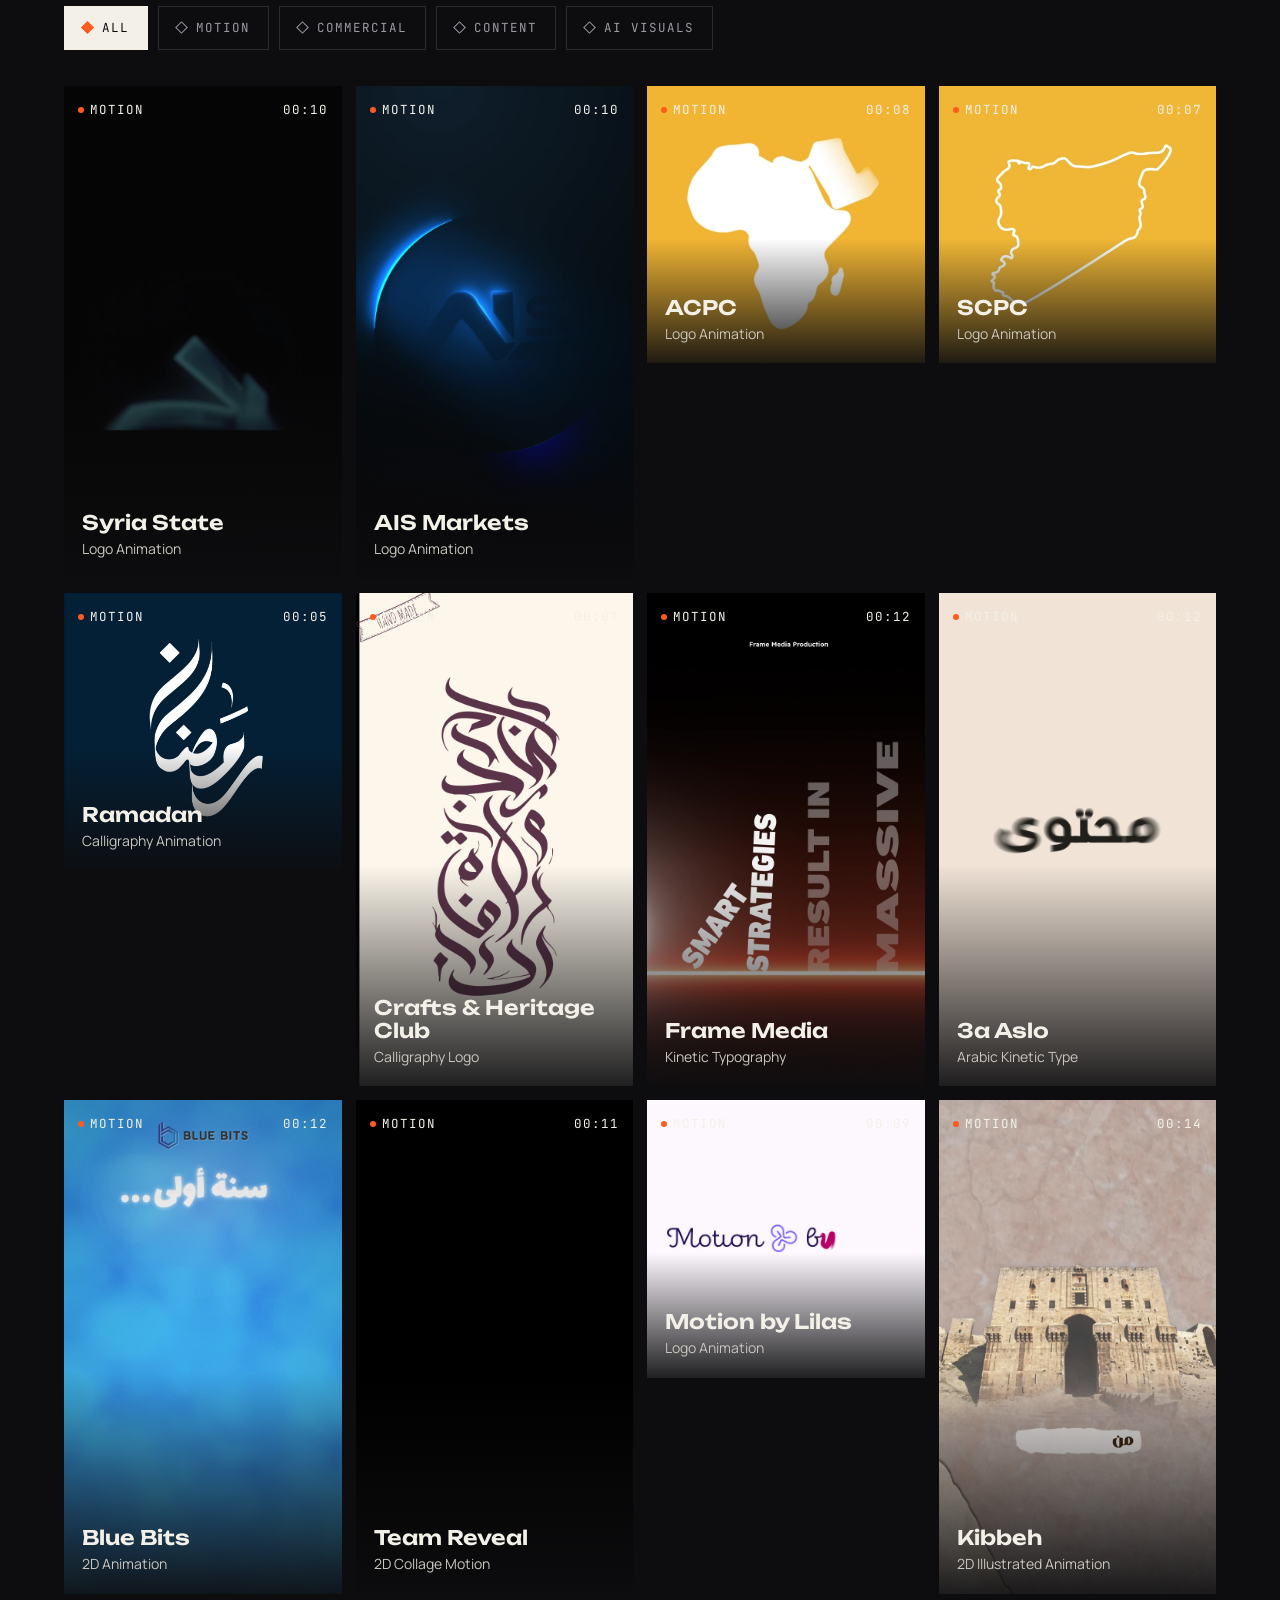
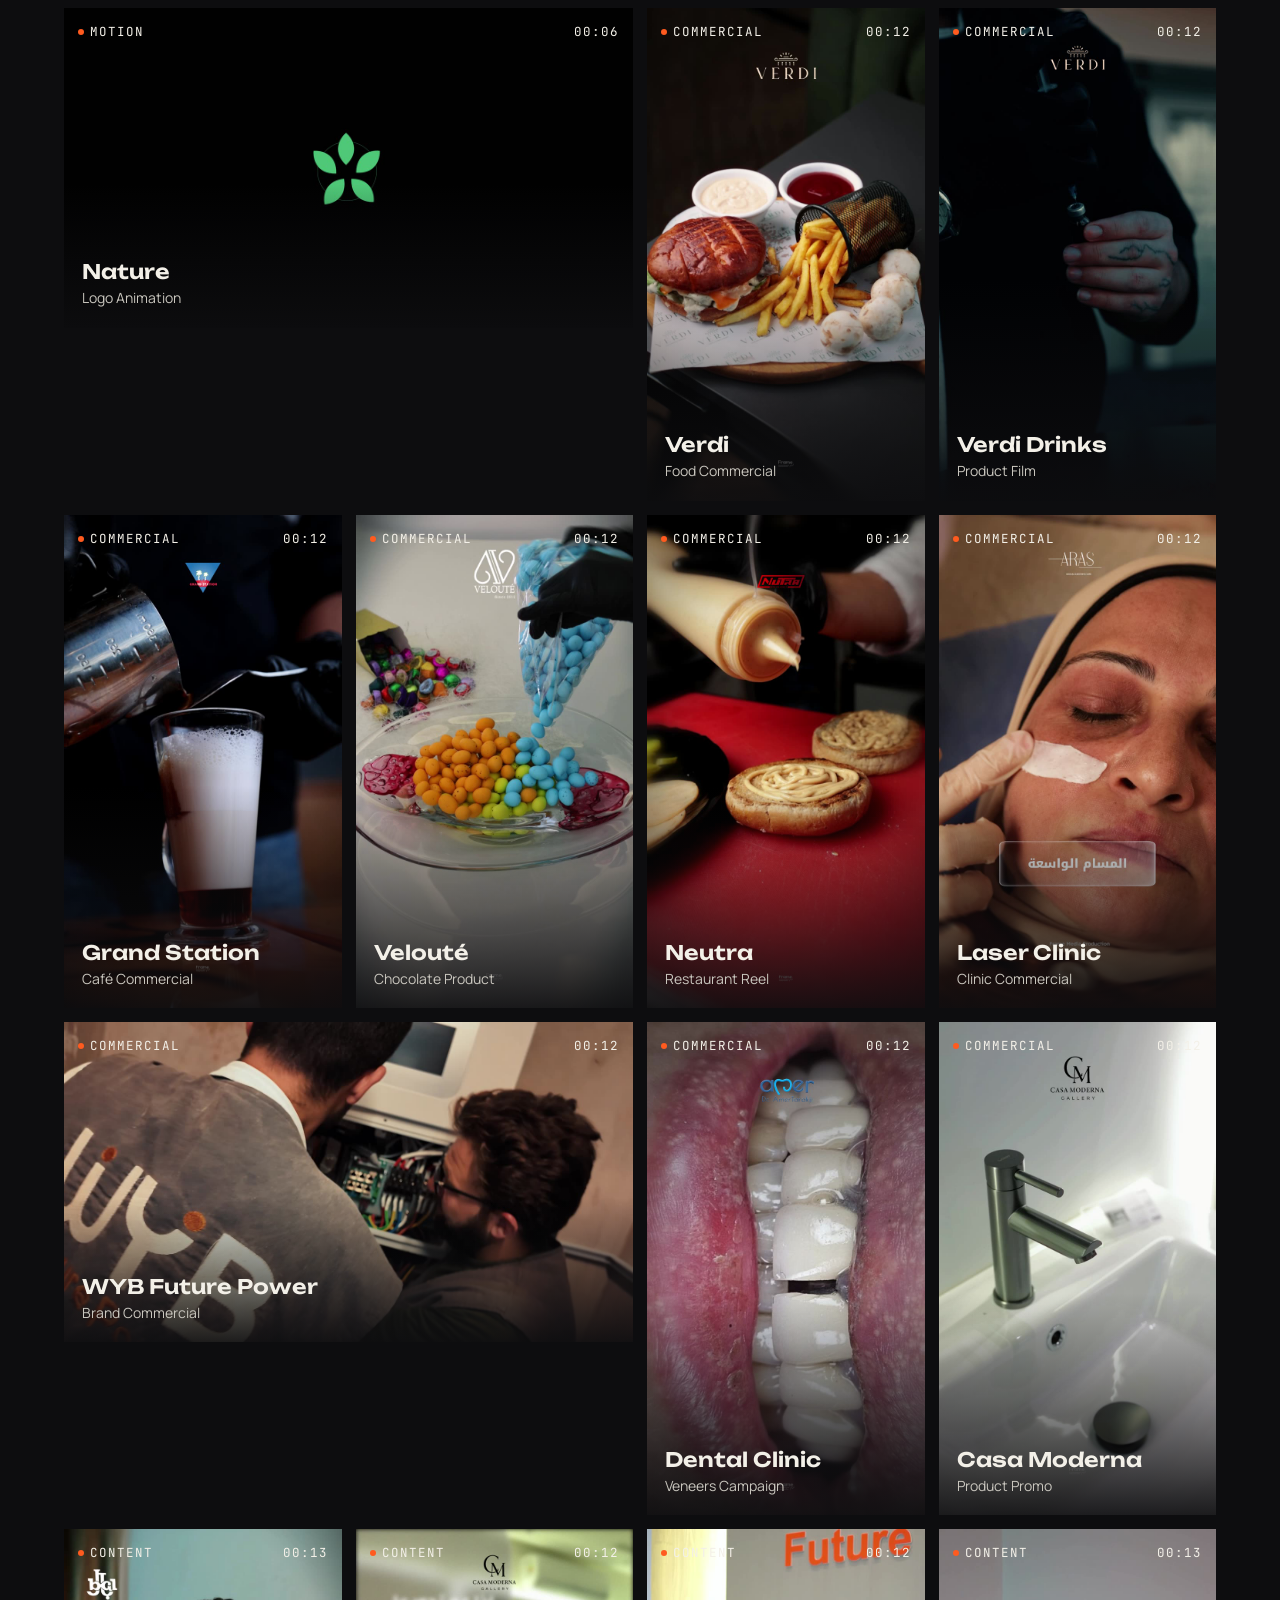
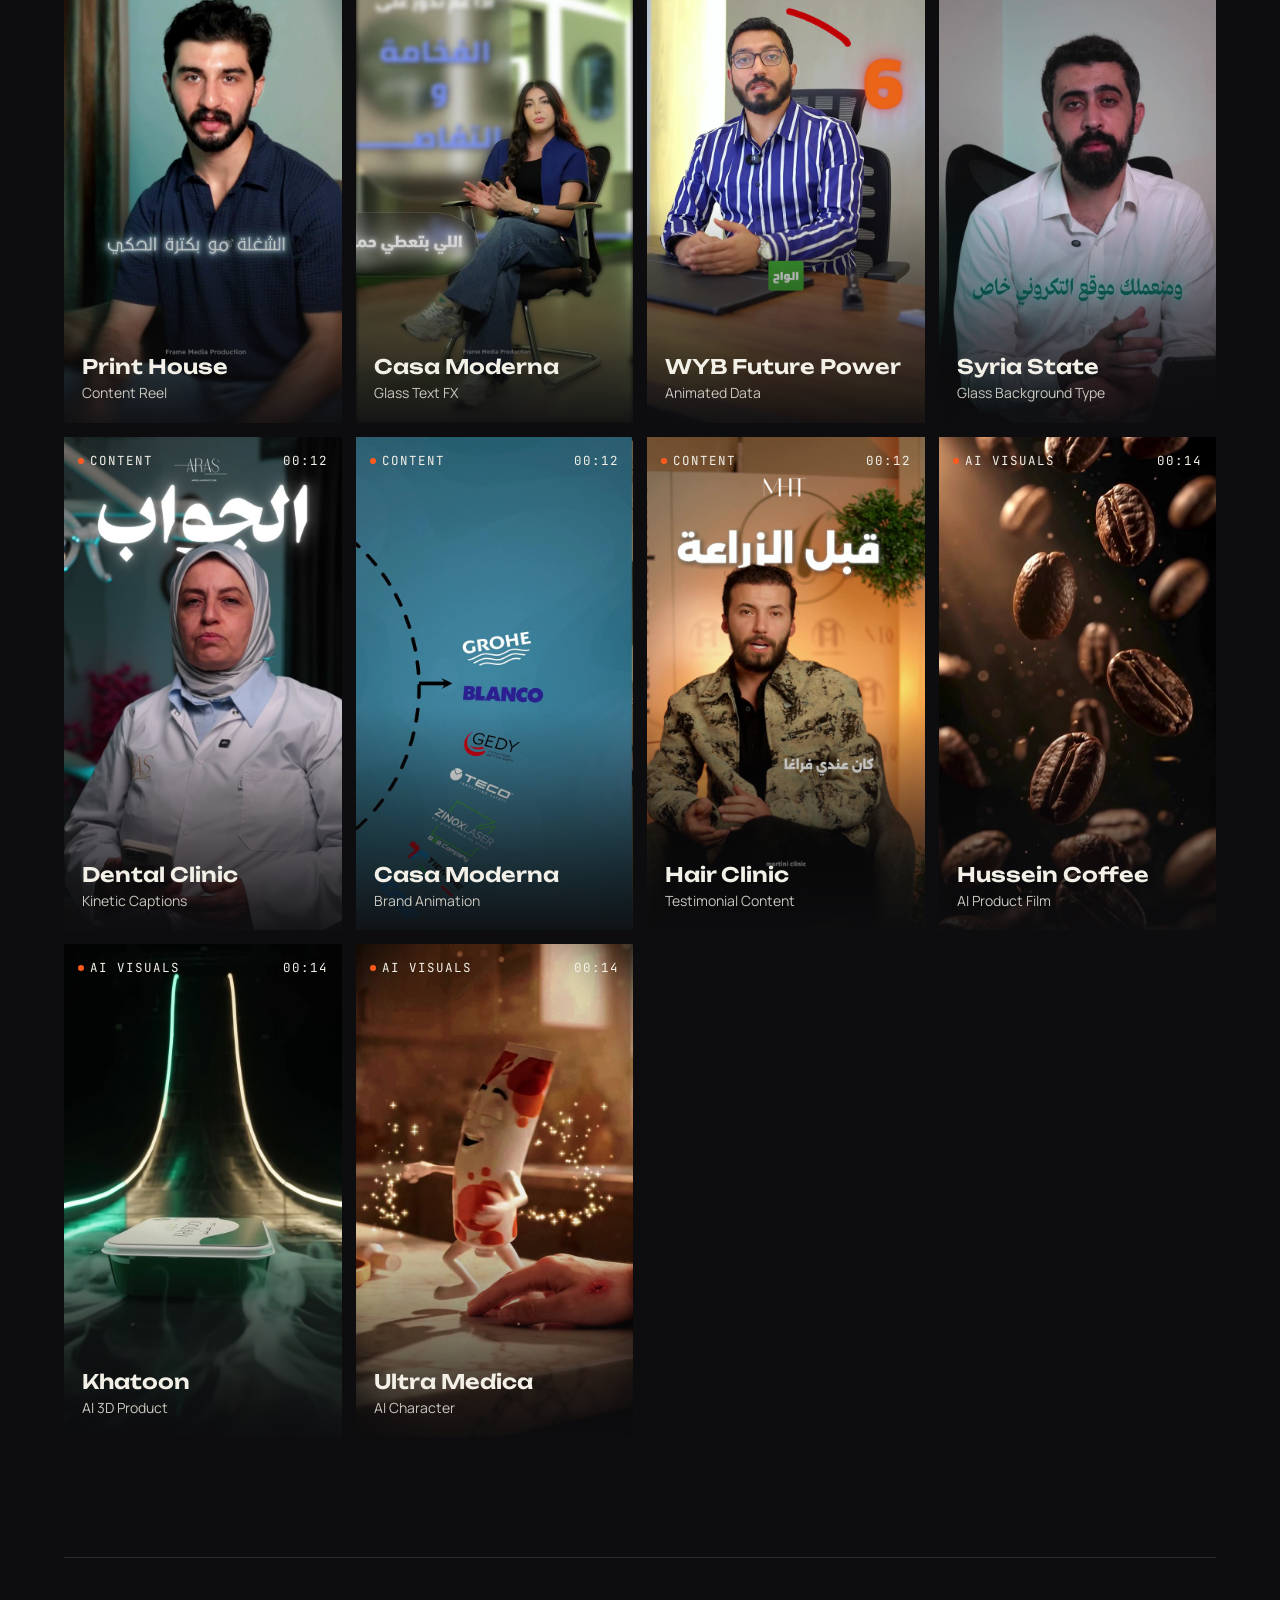
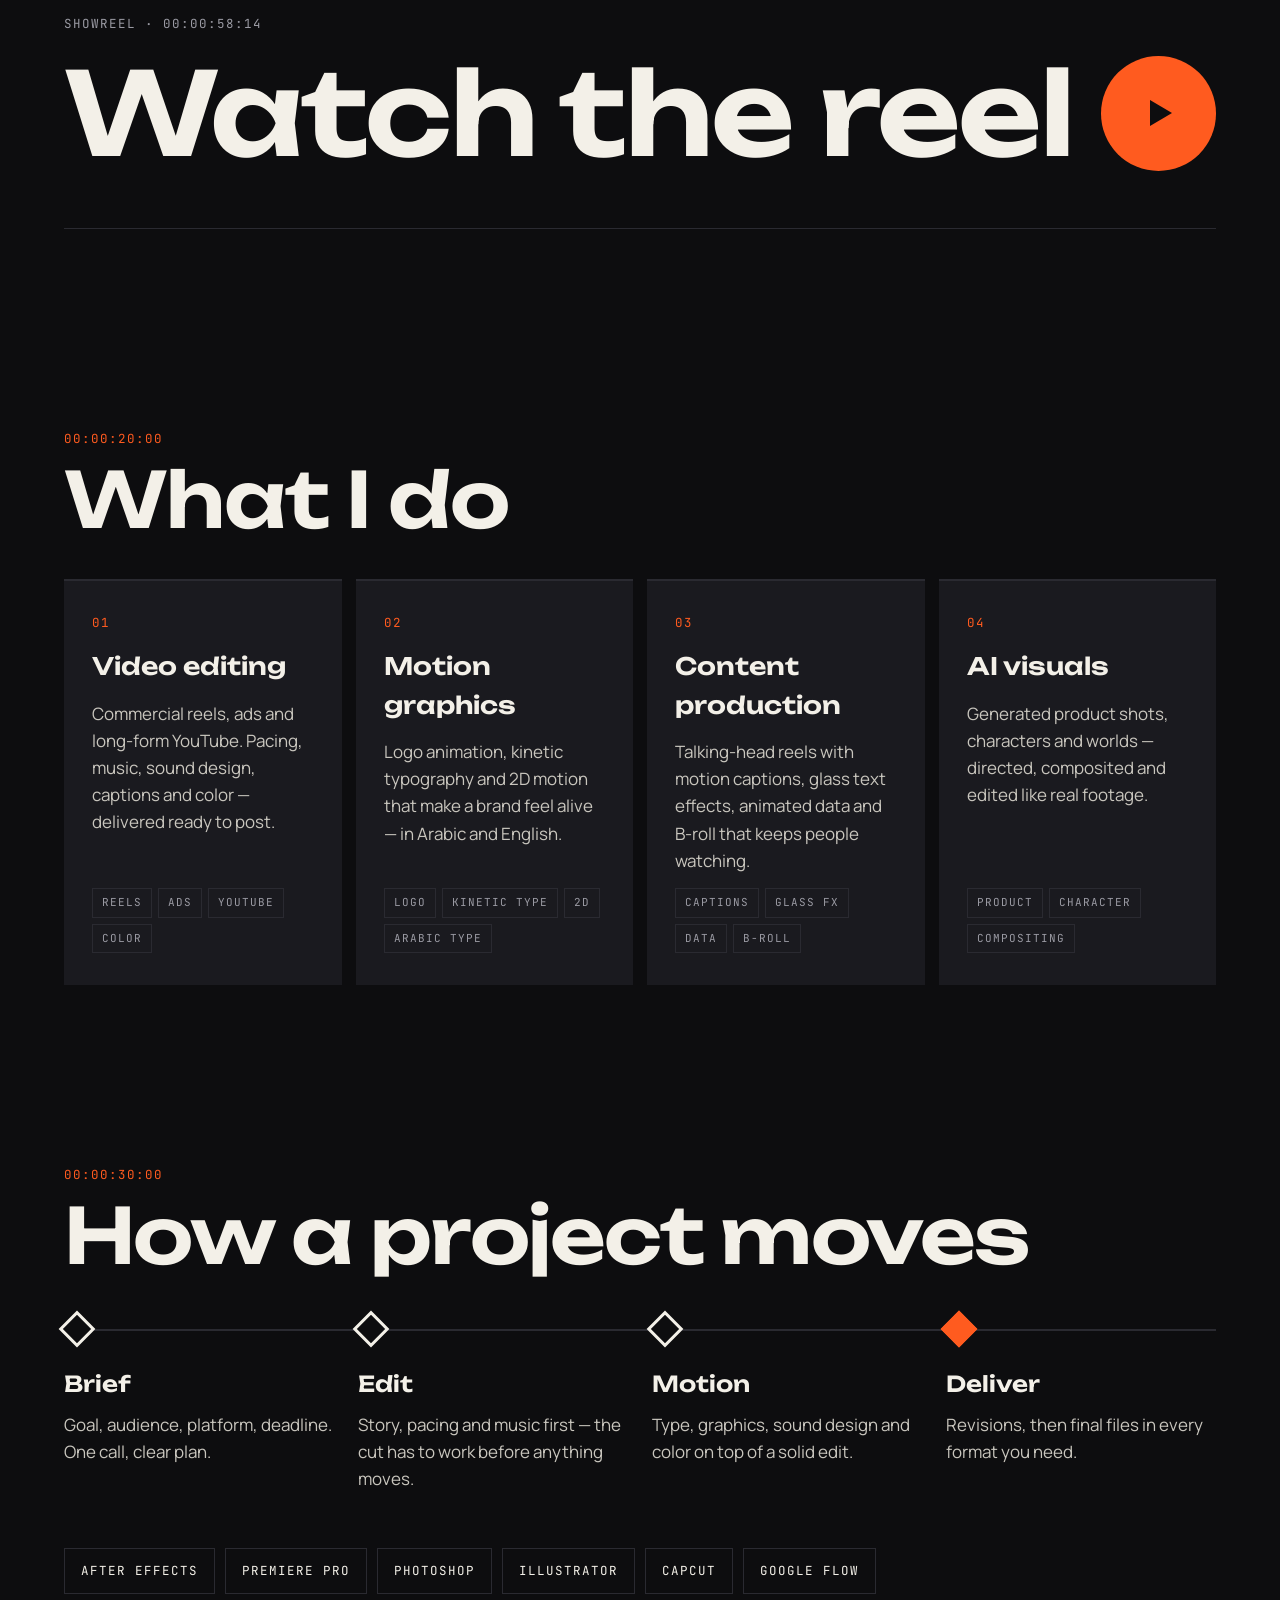
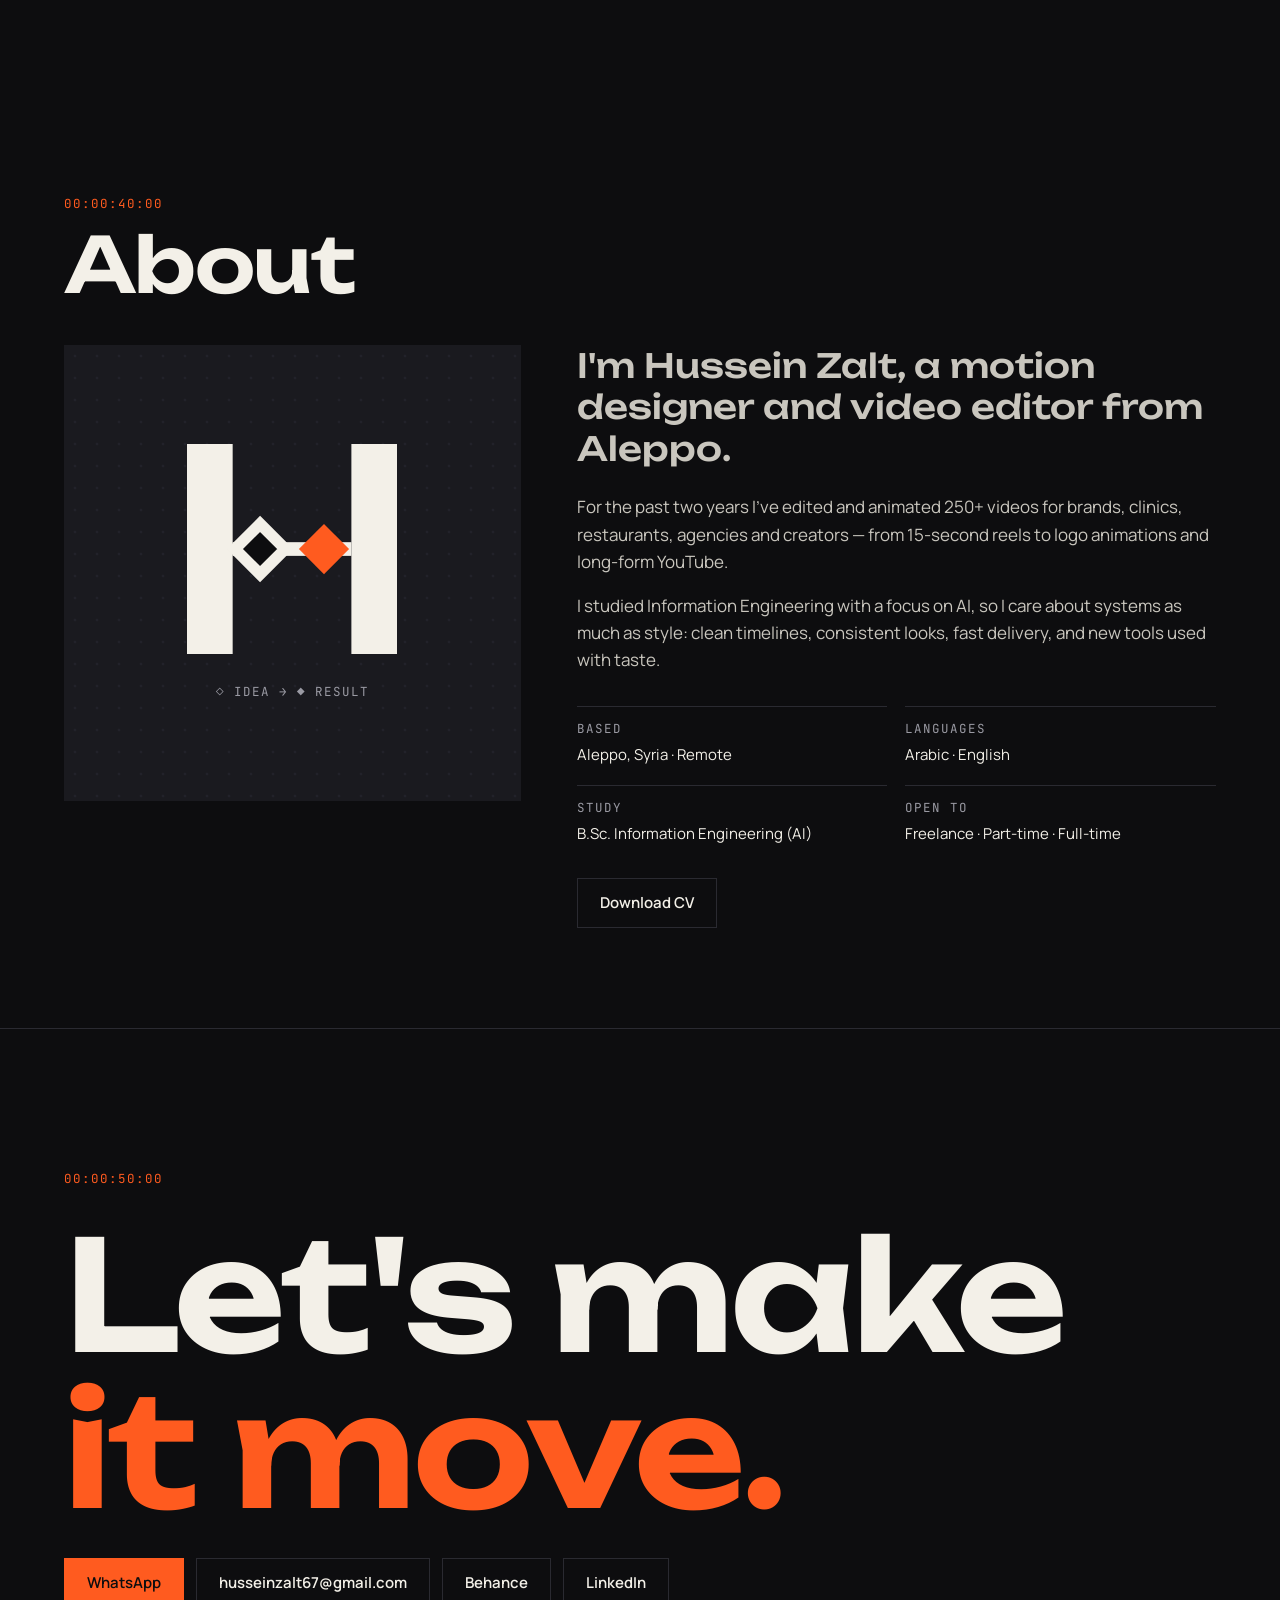
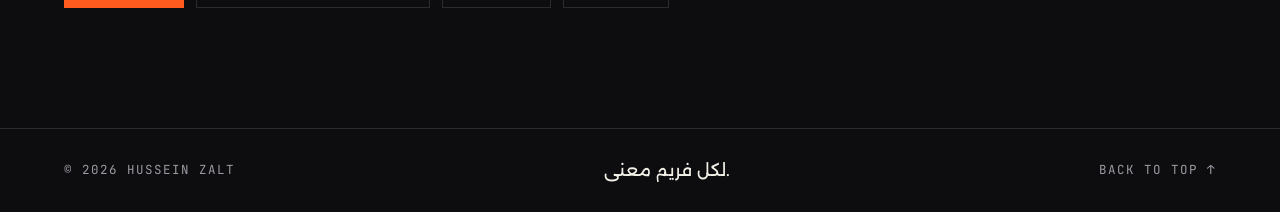
==== commit 581f29fb: "Add files via upload" ====
--- a/index.html
+++ b/index.html
@@ -7,12 +7,20 @@
 <meta name="description" content="Hussein Zalt — motion designer and video editor. Logo animation, commercials, content reels and AI visuals. 250+ videos delivered. Available for remote & freelance work.">
 <meta property="og:title" content="Hussein Zalt — Motion Designer & Video Editor">
 <meta property="og:description" content="Every frame, on purpose. Motion, commercials, content and AI visuals.">
-<meta property="og:image" content="assets/og.jpg">
+<meta property="og:image" content="https://husseinzalt.vercel.app/assets/og.jpg">
+<meta property="og:image:width" content="1200">
+<meta property="og:image:height" content="630">
+<meta property="og:url" content="https://husseinzalt.vercel.app/">
+<meta property="og:type" content="website">
+<meta name="twitter:card" content="summary_large_image">
+<meta name="twitter:image" content="https://husseinzalt.vercel.app/assets/og.jpg">
+<link rel="canonical" href="https://husseinzalt.vercel.app/">
 <meta name="theme-color" content="#0D0D0F">
 <link rel="icon" href="assets/favicon.svg" type="image/svg+xml">
 <link rel="preconnect" href="https://fonts.googleapis.com">
 <link rel="preconnect" href="https://fonts.gstatic.com" crossorigin>
 <link rel="stylesheet" href="https://fonts.googleapis.com/css2?family=Unbounded:wght@400;500;600;700&family=Manrope:wght@400;500;600;700&family=Alexandria:wght@300;400;600;700;800&family=JetBrains+Mono:wght@400;500&display=swap">
+<script>try{var t=localStorage.getItem("hz-theme");if(t==="light")document.documentElement.setAttribute("data-theme","light")}catch(e){}</script>
 <link rel="stylesheet" href="assets/style.css">
 </head>
 <body>
@@ -32,6 +40,7 @@
   </nav>
   <div class="nav-right">
     <span class="rec mono" aria-hidden="true"><i></i>REC <b id="tc">00:00:00:00</b></span>
+    <button class="theme" id="theme" type="button" aria-label="Toggle light / dark mode"><svg class="moon" viewBox="0 0 24 24"><path d="M20 14.5A8 8 0 0 1 9.5 4a8 8 0 1 0 10.5 10.5z"/></svg><svg class="sun" viewBox="0 0 24 24"><circle cx="12" cy="12" r="4"/><path d="M12 2v2M12 20v2M4.9 4.9l1.4 1.4M17.7 17.7l1.4 1.4M2 12h2M20 12h2M4.9 19.1l1.4-1.4M17.7 6.3l1.4-1.4"/></svg></button>
     <button class="lang mono" id="lang" type="button" aria-label="Switch language">عربي</button>
   </div>
 </header>
--- a/assets/style.css
+++ b/assets/style.css
@@ -1,5 +1,6 @@
 :root{
   --ink:#0D0D0F; --graphite:#1A1A1F; --steel:#2A2A31; --fog:#9A9AA3; --paper:#F3F0E8; --or:#FF5B1F; --ember:#B23A0A;
+  --ink-rgb:13,13,15; --paper-rgb:243,240,232; --dim:#C9C6BE; --mute:#55555C; --dot:#22222A; --on-or:#0D0D0F;
   --disp:"Unbounded",system-ui,sans-serif; --body:"Manrope",system-ui,sans-serif; --mono:"JetBrains Mono",ui-monospace,monospace; --ar:"Alexandria",system-ui,sans-serif;
   --ease:cubic-bezier(.4,0,.6,1); --pad:clamp(20px,5vw,80px);
 }
@@ -14,13 +15,13 @@
 .mono{font-family:var(--mono);letter-spacing:.08em;text-transform:uppercase;font-size:12.5px}
 .display{font-family:var(--disp);font-weight:600;letter-spacing:-.02em;line-height:1.02;margin:0}
 .accent{color:var(--or)}
-.skip{position:absolute;left:-999px;top:8px;background:var(--or);color:var(--ink);padding:8px 12px;z-index:100}
+.skip{position:absolute;left:-999px;top:8px;background:var(--or);color:var(--on-or);padding:8px 12px;z-index:100}
 .skip:focus{left:8px}
 :focus-visible{outline:2px solid var(--or);outline-offset:3px}
 
 /* nav */
-.nav{position:fixed;inset:0 0 auto 0;z-index:40;display:flex;align-items:center;justify-content:space-between;gap:24px;padding:18px var(--pad);background:linear-gradient(var(--ink),rgba(13,13,15,0));transition:background .3s var(--ease)}
-.nav.solid{background:rgba(13,13,15,.92);backdrop-filter:blur(10px);border-bottom:1px solid var(--steel)}
+.nav{position:fixed;inset:0 0 auto 0;z-index:40;display:flex;align-items:center;justify-content:space-between;gap:24px;padding:18px var(--pad);background:linear-gradient(var(--ink),rgba(var(--ink-rgb),0));transition:background .3s var(--ease)}
+.nav.solid{background:rgba(var(--ink-rgb),.92);backdrop-filter:blur(10px);border-bottom:1px solid var(--steel)}
 .brand{display:flex;align-items:center;gap:12px}
 .mark{width:28px;height:28px;fill:var(--paper)}
 .mark .k1,.about-mark .k1{fill:var(--ink);stroke:var(--paper);stroke-width:5}
@@ -41,7 +42,7 @@
 /* buttons */
 .btn{display:inline-flex;align-items:center;gap:12px;min-height:48px;padding:12px 22px;border:1px solid var(--steel);font-weight:600;font-size:15px;transition:transform .25s var(--ease),background .25s,border-color .25s,color .25s}
 .btn:hover{transform:translateY(-2px)}
-.btn-solid{background:var(--or);border-color:var(--or);color:var(--ink)}
+.btn-solid{background:var(--or);border-color:var(--or);color:var(--on-or)}
 .btn-solid:hover{background:var(--paper);border-color:var(--paper)}
 .btn-ghost:hover{border-color:var(--paper)}
 .play{width:0;height:0;border-left:12px solid currentColor;border-top:7px solid transparent;border-bottom:7px solid transparent}
@@ -51,8 +52,8 @@
 .hero{position:relative;min-height:100svh;display:flex;align-items:flex-end;padding:140px var(--pad) 120px;overflow:hidden}
 .hero-bg{position:absolute;inset:0;width:100%;height:100%;object-fit:cover;opacity:.5;transform:scale(1.04)}
 [dir=rtl] .hero-shade{transform:scaleX(-1)}
-.hero-shade{position:absolute;inset:0;background:linear-gradient(90deg,rgba(13,13,15,.92) 0%,rgba(13,13,15,.6) 45%,rgba(13,13,15,.1) 80%),radial-gradient(ellipse at 70% 30%,rgba(13,13,15,0) 0%,rgba(13,13,15,.55) 60%),linear-gradient(0deg,var(--ink) 4%,rgba(13,13,15,.2) 55%,rgba(13,13,15,.6) 100%)}
-.corners i{position:absolute;width:36px;height:36px;border-color:rgba(243,240,232,.45);border-style:solid;border-width:0}
+.hero-shade{position:absolute;inset:0;background:linear-gradient(90deg,rgba(var(--ink-rgb),.92) 0%,rgba(var(--ink-rgb),.6) 45%,rgba(var(--ink-rgb),.1) 80%),radial-gradient(ellipse at 70% 30%,rgba(var(--ink-rgb),0) 0%,rgba(var(--ink-rgb),.55) 60%),linear-gradient(0deg,var(--ink) 4%,rgba(var(--ink-rgb),.2) 55%,rgba(var(--ink-rgb),.6) 100%)}
+.corners i{position:absolute;width:36px;height:36px;border-color:rgba(var(--paper-rgb),.45);border-style:solid;border-width:0}
 .corners i:nth-child(1){top:96px;left:var(--pad);border-top-width:2px;border-left-width:2px}
 .corners i:nth-child(2){top:96px;right:var(--pad);border-top-width:2px;border-right-width:2px}
 .corners i:nth-child(3){bottom:40px;left:var(--pad);border-bottom-width:2px;border-left-width:2px}
@@ -61,7 +62,7 @@
 .eyebrow{color:var(--fog);margin:0 0 24px}
 .hero h1{font-size:clamp(48px,9.6vw,150px)}
 .hero h1 .line{display:block;overflow:hidden}
-.lead{max-width:560px;font-size:clamp(17px,1.6vw,20px);color:#C9C6BE;margin:28px 0 36px}
+.lead{max-width:560px;font-size:clamp(17px,1.6vw,20px);color:var(--dim);margin:28px 0 36px}
 .cta{display:flex;flex-wrap:wrap;gap:14px}
 .timeline{position:absolute;left:var(--pad);right:var(--pad);bottom:72px;height:12px}
 .track{display:flex;gap:4px;height:6px;margin-top:3px}
@@ -84,7 +85,7 @@
 .label{color:var(--fog);text-align:center;margin:0 0 24px}
 .marquee-track{display:flex;width:max-content;animation:mq 40s linear infinite}
 .marquee-row{display:flex;align-items:center;gap:40px;padding-inline-end:40px}
-.marquee-row span{font-family:var(--disp);font-weight:500;font-size:clamp(22px,3vw,38px);color:#55555C;white-space:nowrap;transition:color .2s}
+.marquee-row span{font-family:var(--disp);font-weight:500;font-size:clamp(22px,3vw,38px);color:var(--mute);white-space:nowrap;transition:color .2s}
 .marquee-row span:hover{color:var(--paper)}
 .marquee-row i{width:12px;height:12px;background:var(--or);transform:rotate(45deg);flex:none}
 @keyframes mq{to{transform:translateX(-50%)}}
@@ -115,13 +116,13 @@
 .card video{opacity:0}
 .card.playing video{opacity:1}
 .card:hover img,.card:hover video{transform:scale(1.04)}
-.card-ov{position:absolute;inset:0;display:flex;flex-direction:column;justify-content:flex-end;padding:18px;background:linear-gradient(0deg,rgba(13,13,15,.92) 0%,rgba(13,13,15,0) 45%);transition:opacity .3s}
+.card-ov{position:absolute;inset:0;display:flex;flex-direction:column;justify-content:flex-end;padding:18px;background:linear-gradient(0deg,rgba(var(--ink-rgb),.92) 0%,rgba(var(--ink-rgb),0) 45%);transition:opacity .3s}
 .card-top{position:absolute;top:14px;inset-inline:14px;display:flex;justify-content:space-between;color:var(--paper)}
 .card-top .dot{display:flex;align-items:center;gap:6px}
 .card-top .dot::before{content:"";width:6px;height:6px;border-radius:50%;background:var(--or)}
 .card .ct{display:block;font-family:var(--disp);font-weight:600;font-size:20px;margin:0;line-height:1.15}
 html[dir=rtl] .card .ct{font-family:var(--ar);font-weight:700}
-.card .cs{display:block;margin:4px 0 0;color:#C9C6BE;font-size:14px}
+.card .cs{display:block;margin:4px 0 0;color:var(--dim);font-size:14px}
 .card .corner{position:absolute;width:20px;height:20px;border:0 solid var(--or);opacity:0;transition:opacity .25s,transform .25s}
 .card .c1{top:10px;left:10px;border-top-width:2px;border-left-width:2px;transform:translate(6px,6px)}
 .card .c2{bottom:10px;right:10px;border-bottom-width:2px;border-right-width:2px;transform:translate(-6px,-6px)}
@@ -134,7 +135,7 @@
 .reel-tc{grid-column:1/-1;color:var(--fog)}
 .reel-word{font-size:clamp(44px,9vw,140px);transition:color .3s}
 .reel-cta:hover .reel-word{color:var(--or)}
-.reel-play{width:clamp(72px,9vw,128px);aspect-ratio:1;border-radius:50%;background:var(--or);color:var(--ink);display:grid;place-items:center;transition:transform .3s var(--ease)}
+.reel-play{width:clamp(72px,9vw,128px);aspect-ratio:1;border-radius:50%;background:var(--or);color:var(--on-or);display:grid;place-items:center;transition:transform .3s var(--ease)}
 .reel-play .play{border-left-width:22px;border-top-width:13px;border-bottom-width:13px;margin-left:6px}
 .reel-cta:hover .reel-play{transform:scale(1.08) rotate(-8deg)}
 
@@ -146,7 +147,7 @@
 .svc-n{color:var(--or)}
 .svc h3{font-family:var(--disp);font-weight:600;font-size:24px;margin:0}
 html[dir=rtl] .svc h3{font-family:var(--ar)}
-.svc p{margin:0;color:#C9C6BE}
+.svc p{margin:0;color:var(--dim)}
 .tags{list-style:none;padding:0;margin:auto 0 0;display:flex;flex-wrap:wrap;gap:6px}
 .tags li{border:1px solid var(--steel);padding:5px 9px;color:var(--fog);font-size:11px}
 
@@ -159,19 +160,19 @@
 .kf.end{background:var(--or);border-color:var(--or)}
 .steps b{font-family:var(--disp);font-weight:600;font-size:22px;margin-top:14px}
 html[dir=rtl] .steps b{font-family:var(--ar)}
-.steps p{margin:0;color:#C9C6BE}
+.steps p{margin:0;color:var(--dim)}
 .tools{display:flex;flex-wrap:wrap;gap:10px;padding:56px var(--pad) 0}
 .tools span{border:1px solid var(--steel);padding:12px 16px;color:var(--paper)}
 
 /* about */
 .about{padding:100px 0}
 .about-grid{display:grid;grid-template-columns:minmax(0,5fr) minmax(0,7fr);gap:56px;padding:0 var(--pad);align-items:start}
-.about-mark{background:var(--graphite);aspect-ratio:1;display:flex;flex-direction:column;align-items:center;justify-content:center;gap:28px;background-image:radial-gradient(#22222A 1.5px,transparent 1.6px);background-size:22px 22px}
+.about-mark{background:var(--graphite);aspect-ratio:1;display:flex;flex-direction:column;align-items:center;justify-content:center;gap:28px;background-image:radial-gradient(var(--dot) 1.5px,transparent 1.6px);background-size:22px 22px}
 .about-mark svg{width:46%;fill:var(--paper)}
 .about-mark span{color:var(--fog)}
 .about-text .big{font-family:var(--disp);font-weight:500;font-size:clamp(24px,2.6vw,36px);line-height:1.25;margin:0 0 24px}
 html[dir=rtl] .about-text .big{font-family:var(--ar);font-weight:600}
-.about-text p{color:#C9C6BE;max-width:640px}
+.about-text p{color:var(--dim);max-width:640px}
 .facts{display:grid;grid-template-columns:repeat(2,minmax(0,1fr));gap:18px;margin:32px 0}
 .facts div{border-top:1px solid var(--steel);padding-top:12px}
 .facts dt{color:var(--fog)}
@@ -198,9 +199,9 @@
 .m-cat{color:var(--or)}
 .modal-info h3{font-size:32px}
 .m-type{color:var(--fog);margin:0}
-.modal-info p{color:#C9C6BE;margin:0}
+.modal-info p{color:var(--dim);margin:0}
 .m-nav{display:flex;gap:10px;margin-top:auto;padding-top:16px}
-.modal-x{position:absolute;top:10px;inset-inline-end:10px;z-index:2;width:44px;height:44px;background:rgba(13,13,15,.8);border:1px solid var(--steel);font-size:16px}
+.modal-x{position:absolute;top:10px;inset-inline-end:10px;z-index:2;width:44px;height:44px;background:rgba(var(--ink-rgb),.8);border:1px solid var(--steel);font-size:16px}
 .modal-x:hover{border-color:var(--paper)}
 
 .progress{position:fixed;left:0;right:0;bottom:0;height:3px;background:transparent;z-index:50}
@@ -241,3 +242,16 @@
   *,*::before,*::after{animation:none!important;transition:none!important;scroll-behavior:auto!important}
   .reveal{opacity:1;transform:none}
 }
+
+/* theme */
+body{transition:background-color .4s var(--ease),color .4s var(--ease)}
+[data-theme=light]{--ink:#F3F0E8;--ink-rgb:243,240,232;--graphite:#E8E3D7;--steel:#D3CCBE;--fog:#6B6862;--paper:#0D0D0F;--paper-rgb:13,13,15;--dim:#3F3C37;--mute:#B3AC9F;--dot:#D6CFC1}
+[data-theme=light] .card,[data-theme=light] .modal{--ink:#0D0D0F;--ink-rgb:13,13,15;--graphite:#1A1A1F;--steel:#2A2A31;--fog:#9A9AA3;--paper:#F3F0E8;--paper-rgb:243,240,232;--dim:#C9C6BE;color:var(--paper)}
+[data-theme=light] .hero-bg{opacity:.85}
+[data-theme=light] .hero-shade{background:linear-gradient(90deg,rgba(243,240,232,.96) 0%,rgba(243,240,232,.82) 42%,rgba(243,240,232,.15) 80%),linear-gradient(0deg,var(--ink) 3%,rgba(243,240,232,0) 40%)}
+.theme{width:38px;height:38px;display:grid;place-items:center;border:1px solid var(--steel);transition:border-color .2s,transform .4s var(--ease)}
+.theme:hover{border-color:var(--or)}
+.theme svg{width:18px;height:18px;fill:none;stroke:currentColor;stroke-width:1.8}
+.theme .sun{display:none}
+[data-theme=light] .theme .sun{display:block}
+[data-theme=light] .theme .moon{display:none}
